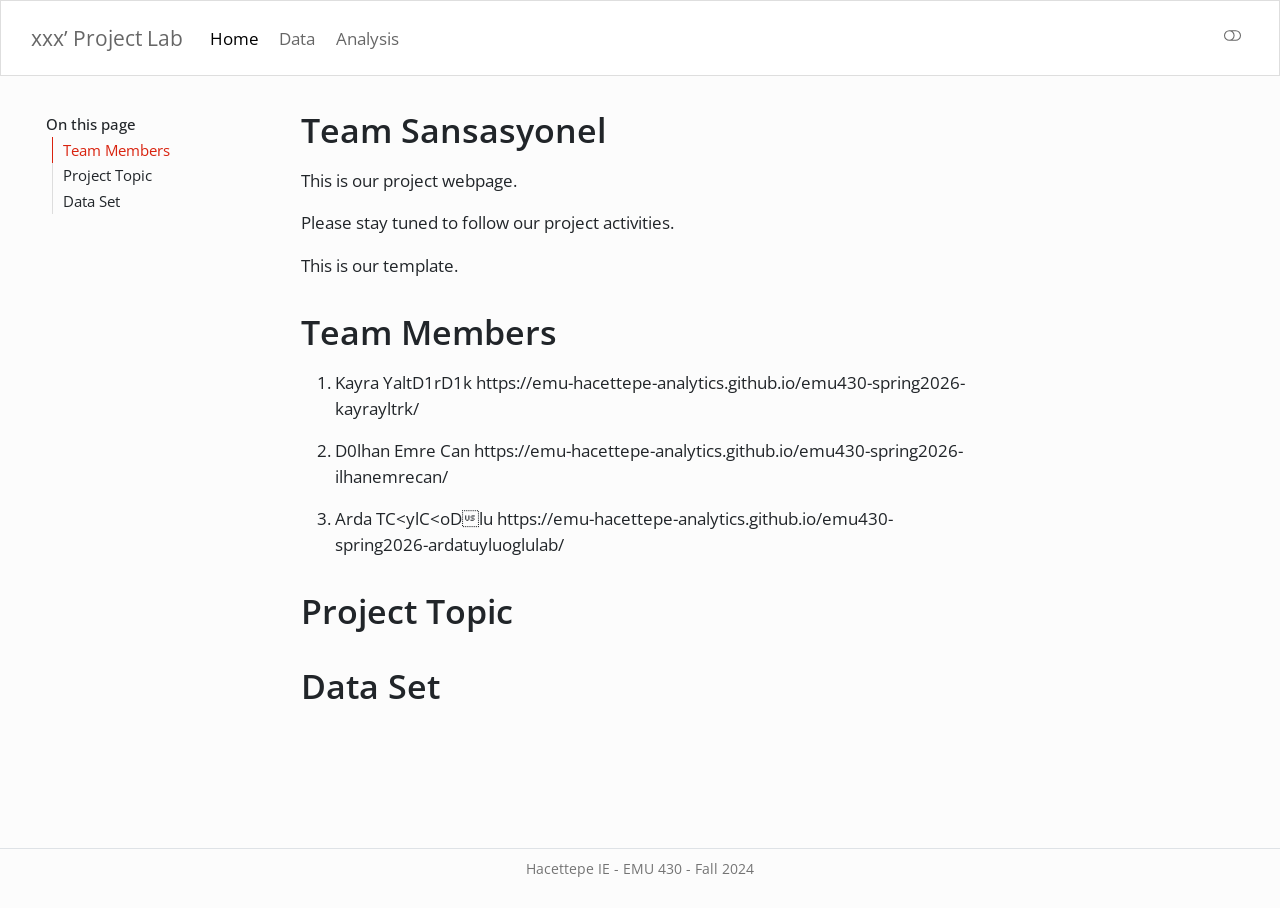
==== docs/index.html @ 0df66fca "bbb bbb" ====
<!DOCTYPE html>
<html xmlns="http://www.w3.org/1999/xhtml" lang="en" xml:lang="en"><head>

<meta charset="utf-8">
<meta name="generator" content="quarto-1.9.36">

<meta name="viewport" content="width=device-width, initial-scale=1.0, user-scalable=yes">


<title>Team Sansasyonel – xxx’ Project Lab</title>
<style>
/* Default styles provided by pandoc.
** See https://pandoc.org/MANUAL.html#variables-for-html for config info.
*/
code{white-space: pre-wrap;}
span.smallcaps{font-variant: small-caps;}
div.columns{display: flex; gap: min(4vw, 1.5em);}
div.column{flex: auto; overflow-x: auto;}
div.hanging-indent{margin-left: 1.5em; text-indent: -1.5em;}
ul.task-list{list-style: none;}
ul.task-list li input[type="checkbox"] {
  width: 0.8em;
  margin: 0 0.8em 0.2em -1em; /* quarto-specific, see https://github.com/quarto-dev/quarto-cli/issues/4556 */ 
  vertical-align: middle;
}
</style>


<script src="site_libs/quarto-nav/quarto-nav.js"></script>
<script src="site_libs/quarto-nav/headroom.min.js"></script>
<script src="site_libs/clipboard/clipboard.min.js"></script>
<script src="site_libs/quarto-search/autocomplete.umd.js"></script>
<script src="site_libs/quarto-search/fuse.min.js"></script>
<script src="site_libs/quarto-search/quarto-search.js"></script>
<meta name="quarto:offset" content="./">
<script src="site_libs/quarto-html/quarto.js" type="module"></script>
<script src="site_libs/quarto-html/tabsets/tabsets.js" type="module"></script>
<script src="site_libs/quarto-html/popper.min.js"></script>
<script src="site_libs/quarto-html/tippy.umd.min.js"></script>
<script src="site_libs/quarto-html/anchor.min.js"></script>
<link href="site_libs/quarto-html/tippy.css" rel="stylesheet">
<link href="site_libs/quarto-html/quarto-syntax-highlighting-845c23b38eaddc0f92fda52bfe77a8c8.css" rel="stylesheet" class="quarto-color-scheme" id="quarto-text-highlighting-styles">
<link href="site_libs/quarto-html/quarto-syntax-highlighting-dark-f418161beb48e0141c760e455f12af2c.css" rel="stylesheet" class="quarto-color-scheme quarto-color-alternate" id="quarto-text-highlighting-styles">
<link href="site_libs/quarto-html/quarto-syntax-highlighting-845c23b38eaddc0f92fda52bfe77a8c8.css" rel="stylesheet" class="quarto-color-scheme-extra" id="quarto-text-highlighting-styles">
<script src="site_libs/bootstrap/bootstrap.min.js"></script>
<link href="site_libs/bootstrap/bootstrap-icons.css" rel="stylesheet">
<link href="site_libs/bootstrap/bootstrap-8a7bb8a3e06cc5e54db5d15903f32f38.min.css" rel="stylesheet" append-hash="true" class="quarto-color-scheme" id="quarto-bootstrap" data-mode="light">
<link href="site_libs/bootstrap/bootstrap-dark-c748b559b5f85ef4b0a589108ee5e837.min.css" rel="stylesheet" append-hash="true" class="quarto-color-scheme quarto-color-alternate" id="quarto-bootstrap" data-mode="dark">
<link href="site_libs/bootstrap/bootstrap-8a7bb8a3e06cc5e54db5d15903f32f38.min.css" rel="stylesheet" append-hash="true" class="quarto-color-scheme-extra" id="quarto-bootstrap" data-mode="light">
<script id="quarto-search-options" type="application/json">{
  "location": "navbar",
  "copy-button": false,
  "collapse-after": 3,
  "panel-placement": "end",
  "type": "overlay",
  "limit": 50,
  "keyboard-shortcut": [
    "f",
    "/",
    "s"
  ],
  "show-item-context": false,
  "language": {
    "search-no-results-text": "No results",
    "search-matching-documents-text": "matching documents",
    "search-copy-link-title": "Copy link to search",
    "search-hide-matches-text": "Hide additional matches",
    "search-more-match-text": "more match in this document",
    "search-more-matches-text": "more matches in this document",
    "search-clear-button-title": "Clear",
    "search-text-placeholder": "",
    "search-detached-cancel-button-title": "Cancel",
    "search-submit-button-title": "Submit",
    "search-label": "Search"
  }
}</script>


<link rel="stylesheet" href="styles.css">
</head>

<body class="floating nav-fixed quarto-light"><script id="quarto-html-before-body" type="application/javascript">
    const toggleBodyColorMode = (bsSheetEl) => {
      const mode = bsSheetEl.getAttribute("data-mode");
      const bodyEl = window.document.querySelector("body");
      if (mode === "dark") {
        bodyEl.classList.add("quarto-dark");
        bodyEl.classList.remove("quarto-light");
      } else {
        bodyEl.classList.add("quarto-light");
        bodyEl.classList.remove("quarto-dark");
      }
    }
    const toggleBodyColorPrimary = () => {
      const bsSheetEl = window.document.querySelector("link#quarto-bootstrap:not([rel=disabled-stylesheet])");
      if (bsSheetEl) {
        toggleBodyColorMode(bsSheetEl);
      }
    }
    const setColorSchemeToggle = (alternate) => {
      const toggles = window.document.querySelectorAll('.quarto-color-scheme-toggle');
      for (let i=0; i < toggles.length; i++) {
        const toggle = toggles[i];
        if (toggle) {
          if (alternate) {
            toggle.classList.add("alternate");
          } else {
            toggle.classList.remove("alternate");
          }
        }
      }
    };
    const toggleColorMode = (alternate) => {
      // Switch the stylesheets
      const primaryStylesheets = window.document.querySelectorAll('link.quarto-color-scheme:not(.quarto-color-alternate)');
      const alternateStylesheets = window.document.querySelectorAll('link.quarto-color-scheme.quarto-color-alternate');
      manageTransitions('#quarto-margin-sidebar .nav-link', false);
      if (alternate) {
        // note: dark is layered on light, we don't disable primary!
        enableStylesheet(alternateStylesheets);
        for (const sheetNode of alternateStylesheets) {
          if (sheetNode.id === "quarto-bootstrap") {
            toggleBodyColorMode(sheetNode);
          }
        }
      } else {
        disableStylesheet(alternateStylesheets);
        enableStylesheet(primaryStylesheets)
        toggleBodyColorPrimary();
      }
      manageTransitions('#quarto-margin-sidebar .nav-link', true);
      // Switch the toggles
      setColorSchemeToggle(alternate)
      // Hack to workaround the fact that safari doesn't
      // properly recolor the scrollbar when toggling (#1455)
      if (navigator.userAgent.indexOf('Safari') > 0 && navigator.userAgent.indexOf('Chrome') == -1) {
        manageTransitions("body", false);
        window.scrollTo(0, 1);
        setTimeout(() => {
          window.scrollTo(0, 0);
          manageTransitions("body", true);
        }, 40);
      }
    }
    const disableStylesheet = (stylesheets) => {
      for (let i=0; i < stylesheets.length; i++) {
        const stylesheet = stylesheets[i];
        stylesheet.rel = 'disabled-stylesheet';
      }
    }
    const enableStylesheet = (stylesheets) => {
      for (let i=0; i < stylesheets.length; i++) {
        const stylesheet = stylesheets[i];
        if(stylesheet.rel !== 'stylesheet') { // for Chrome, which will still FOUC without this check
          stylesheet.rel = 'stylesheet';
        }
      }
    }
    const manageTransitions = (selector, allowTransitions) => {
      const els = window.document.querySelectorAll(selector);
      for (let i=0; i < els.length; i++) {
        const el = els[i];
        if (allowTransitions) {
          el.classList.remove('notransition');
        } else {
          el.classList.add('notransition');
        }
      }
    }
    const isFileUrl = () => {
      return window.location.protocol === 'file:';
    }
    const hasAlternateSentinel = () => {
      let styleSentinel = getColorSchemeSentinel();
      if (styleSentinel !== null) {
        return styleSentinel === "alternate";
      } else {
        return false;
      }
    }
    const setStyleSentinel = (alternate) => {
      const value = alternate ? "alternate" : "default";
      if (!isFileUrl()) {
        window.localStorage.setItem("quarto-color-scheme", value);
      } else {
        localAlternateSentinel = value;
      }
    }
    const getColorSchemeSentinel = () => {
      if (!isFileUrl()) {
        const storageValue = window.localStorage.getItem("quarto-color-scheme");
        return storageValue != null ? storageValue : localAlternateSentinel;
      } else {
        return localAlternateSentinel;
      }
    }
    const toggleGiscusIfUsed = (isAlternate, darkModeDefault) => {
      const baseTheme = document.querySelector('#giscus-base-theme')?.value ?? 'light';
      const alternateTheme = document.querySelector('#giscus-alt-theme')?.value ?? 'dark';
      let newTheme = '';
      if(authorPrefersDark) {
        newTheme = isAlternate ? baseTheme : alternateTheme;
      } else {
        newTheme = isAlternate ? alternateTheme : baseTheme;
      }
      const changeGiscusTheme = () => {
        // From: https://github.com/giscus/giscus/issues/336
        const sendMessage = (message) => {
          const iframe = document.querySelector('iframe.giscus-frame');
          if (!iframe) return;
          iframe.contentWindow.postMessage({ giscus: message }, 'https://giscus.app');
        }
        sendMessage({
          setConfig: {
            theme: newTheme
          }
        });
      }
      const isGiscussLoaded = window.document.querySelector('iframe.giscus-frame') !== null;
      if (isGiscussLoaded) {
        changeGiscusTheme();
      }
    };
    const authorPrefersDark = false;
    const darkModeDefault = authorPrefersDark;
      document.querySelector('link#quarto-text-highlighting-styles.quarto-color-scheme-extra').rel = 'disabled-stylesheet';
      document.querySelector('link#quarto-bootstrap.quarto-color-scheme-extra').rel = 'disabled-stylesheet';
    let localAlternateSentinel = darkModeDefault ? 'alternate' : 'default';
    // Dark / light mode switch
    window.quartoToggleColorScheme = () => {
      // Read the current dark / light value
      let toAlternate = !hasAlternateSentinel();
      toggleColorMode(toAlternate);
      setStyleSentinel(toAlternate);
      toggleGiscusIfUsed(toAlternate, darkModeDefault);
      window.dispatchEvent(new Event('resize'));
    };
    // Switch to dark mode if need be
    if (hasAlternateSentinel()) {
      toggleColorMode(true);
    } else {
      toggleColorMode(false);
    }
  </script>

<div id="quarto-search-results"></div>
  <header id="quarto-header" class="headroom fixed-top">
    <nav class="navbar navbar-expand-lg " data-bs-theme="dark">
      <div class="navbar-container container-fluid">
      <div class="navbar-brand-container mx-auto">
    <a class="navbar-brand" href="./index.html">
    <span class="navbar-title">xxx’ Project Lab</span>
    </a>
  </div>
            <div id="quarto-search" class="" title="Search"></div>
          <button class="navbar-toggler" type="button" data-bs-toggle="collapse" data-bs-target="#navbarCollapse" aria-controls="navbarCollapse" role="menu" aria-expanded="false" aria-label="Toggle navigation" onclick="if (window.quartoToggleHeadroom) { window.quartoToggleHeadroom(); }">
  <span class="navbar-toggler-icon"></span>
</button>
          <div class="collapse navbar-collapse" id="navbarCollapse">
            <ul class="navbar-nav navbar-nav-scroll me-auto">
  <li class="nav-item">
    <a class="nav-link active" href="./index.html" aria-current="page"> 
<span class="menu-text">Home</span></a>
  </li>  
  <li class="nav-item">
    <a class="nav-link" href="./data.html"> 
<span class="menu-text">Data</span></a>
  </li>  
  <li class="nav-item">
    <a class="nav-link" href="./analysis.html"> 
<span class="menu-text">Analysis</span></a>
  </li>  
</ul>
          </div> <!-- /navcollapse -->
            <div class="quarto-navbar-tools">
    <a href="https://twitter.com" title="" class="quarto-navigation-tool px-1" aria-label=""><i class="bi bi-github"></i></a>
  <a href="" class="quarto-color-scheme-toggle quarto-navigation-tool  px-1" onclick="window.quartoToggleColorScheme(); return false;" title="Toggle dark mode"><i class="bi"></i></a>
</div>
      </div> <!-- /container-fluid -->
    </nav>
</header>
<!-- content -->
<div id="quarto-content" class="quarto-container page-columns page-rows-contents page-layout-article page-navbar">
<!-- sidebar -->
  <nav id="quarto-sidebar" class="sidebar collapse collapse-horizontal quarto-sidebar-collapse-item sidebar-navigation floating overflow-auto">
    <nav id="TOC" role="doc-toc" class="toc-active">
    <h2 id="toc-title">On this page</h2>
   
  <ul>
  <li><a href="#team-members" id="toc-team-members" class="nav-link active" data-scroll-target="#team-members">Team Members</a></li>
  <li><a href="#project-topic" id="toc-project-topic" class="nav-link" data-scroll-target="#project-topic">Project Topic</a></li>
  <li><a href="#data-set" id="toc-data-set" class="nav-link" data-scroll-target="#data-set">Data Set</a></li>
  </ul>
</nav>
</nav>
<div id="quarto-sidebar-glass" class="quarto-sidebar-collapse-item" data-bs-toggle="collapse" data-bs-target=".quarto-sidebar-collapse-item"></div>
<!-- margin-sidebar -->
    <div id="quarto-margin-sidebar" class="sidebar margin-sidebar zindex-bottom">
    </div>
<!-- main -->
<main class="content" id="quarto-document-content">


<header id="title-block-header" class="quarto-title-block default">
<div class="quarto-title">
<h1 class="title">Team Sansasyonel</h1>
</div>



<div class="quarto-title-meta">

    
  
    
  </div>
  


</header>


<p>This is our project webpage.</p>
<p>Please stay tuned to follow our project activities.</p>
<p>This is our template.</p>
<section id="team-members" class="level1">
<h1>Team Members</h1>
<ol type="1">
<li><p>Kayra YaltD1rD1k https://emu-hacettepe-analytics.github.io/emu430-spring2026-kayrayltrk/</p></li>
<li><p>D0lhan Emre Can https://emu-hacettepe-analytics.github.io/emu430-spring2026-ilhanemrecan/</p></li>
<li><p>Arda TC&lt;ylC&lt;oDlu https://emu-hacettepe-analytics.github.io/emu430-spring2026-ardatuyluoglulab/</p></li>
</ol>
</section>
<section id="project-topic" class="level1">
<h1>Project Topic</h1>
</section>
<section id="data-set" class="level1">
<h1>Data Set</h1>


</section>

<a onclick="window.scrollTo(0, 0); return false;" role="button" id="quarto-back-to-top"><i class="bi bi-arrow-up"></i> Back to top</a></main> <!-- /main -->
<script id="quarto-html-after-body" type="application/javascript">
  window.document.addEventListener("DOMContentLoaded", function (event) {
    // Ensure there is a toggle, if there isn't float one in the top right
    if (window.document.querySelector('.quarto-color-scheme-toggle') === null) {
      const a = window.document.createElement('a');
      a.classList.add('top-right');
      a.classList.add('quarto-color-scheme-toggle');
      a.href = "";
      a.onclick = function() { try { window.quartoToggleColorScheme(); } catch {} return false; };
      const i = window.document.createElement("i");
      i.classList.add('bi');
      a.appendChild(i);
      window.document.body.appendChild(a);
    }
    setColorSchemeToggle(hasAlternateSentinel())
    const icon = "";
    const anchorJS = new window.AnchorJS();
    anchorJS.options = {
      placement: 'right',
      icon: icon
    };
    anchorJS.add('.anchored');
    const isCodeAnnotation = (el) => {
      for (const clz of el.classList) {
        if (clz.startsWith('code-annotation-')) {                     
          return true;
        }
      }
      return false;
    }
    const onCopySuccess = function(e) {
      // button target
      const button = e.trigger;
      // don't keep focus
      button.blur();
      // flash "checked"
      button.classList.add('code-copy-button-checked');
      var currentTitle = button.getAttribute("title");
      button.setAttribute("title", "Copied!");
      let tooltip;
      if (window.bootstrap) {
        button.setAttribute("data-bs-toggle", "tooltip");
        button.setAttribute("data-bs-placement", "left");
        button.setAttribute("data-bs-title", "Copied!");
        tooltip = new bootstrap.Tooltip(button, 
          { trigger: "manual", 
            customClass: "code-copy-button-tooltip",
            offset: [0, -8]});
        tooltip.show();    
      }
      setTimeout(function() {
        if (tooltip) {
          tooltip.hide();
          button.removeAttribute("data-bs-title");
          button.removeAttribute("data-bs-toggle");
          button.removeAttribute("data-bs-placement");
        }
        button.setAttribute("title", currentTitle);
        button.classList.remove('code-copy-button-checked');
      }, 1000);
      // clear code selection
      e.clearSelection();
    }
    const getTextToCopy = function(trigger) {
      const outerScaffold = trigger.parentElement.cloneNode(true);
      const codeEl = outerScaffold.querySelector('code');
      for (const childEl of codeEl.children) {
        if (isCodeAnnotation(childEl)) {
          childEl.remove();
        }
      }
      return codeEl.innerText;
    }
    const clipboard = new window.ClipboardJS('.code-copy-button:not([data-in-quarto-modal])', {
      text: getTextToCopy
    });
    clipboard.on('success', onCopySuccess);
    if (window.document.getElementById('quarto-embedded-source-code-modal')) {
      const clipboardModal = new window.ClipboardJS('.code-copy-button[data-in-quarto-modal]', {
        text: getTextToCopy,
        container: window.document.getElementById('quarto-embedded-source-code-modal')
      });
      clipboardModal.on('success', onCopySuccess);
    }
      var localhostRegex = new RegExp(/^(?:http|https):\/\/localhost\:?[0-9]*\//);
      var mailtoRegex = new RegExp(/^mailto:/);
        var filterRegex = new RegExp('/' + window.location.host + '/');
      var isInternal = (href) => {
          return filterRegex.test(href) || localhostRegex.test(href) || mailtoRegex.test(href);
      }
      // Inspect non-navigation links and adorn them if external
     var links = window.document.querySelectorAll('a[href]:not(.nav-link):not(.navbar-brand):not(.toc-action):not(.sidebar-link):not(.sidebar-item-toggle):not(.pagination-link):not(.no-external):not([aria-hidden]):not(.dropdown-item):not(.quarto-navigation-tool):not(.about-link)');
      for (var i=0; i<links.length; i++) {
        const link = links[i];
        if (!isInternal(link.href)) {
          // undo the damage that might have been done by quarto-nav.js in the case of
          // links that we want to consider external
          if (link.dataset.originalHref !== undefined) {
            link.href = link.dataset.originalHref;
          }
        }
      }
    function tippyHover(el, contentFn, onTriggerFn, onUntriggerFn) {
      const config = {
        allowHTML: true,
        maxWidth: 500,
        delay: 100,
        arrow: false,
        appendTo: function(el) {
            return el.parentElement;
        },
        interactive: true,
        interactiveBorder: 10,
        theme: 'quarto',
        placement: 'bottom-start',
      };
      if (contentFn) {
        config.content = contentFn;
      }
      if (onTriggerFn) {
        config.onTrigger = onTriggerFn;
      }
      if (onUntriggerFn) {
        config.onUntrigger = onUntriggerFn;
      }
      window.tippy(el, config); 
    }
    const noterefs = window.document.querySelectorAll('a[role="doc-noteref"]');
    for (var i=0; i<noterefs.length; i++) {
      const ref = noterefs[i];
      tippyHover(ref, function() {
        // use id or data attribute instead here
        let href = ref.getAttribute('data-footnote-href') || ref.getAttribute('href');
        try { href = new URL(href).hash; } catch {}
        const id = href.replace(/^#\/?/, "");
        const note = window.document.getElementById(id);
        if (note) {
          return note.innerHTML;
        } else {
          return "";
        }
      });
    }
    const xrefs = window.document.querySelectorAll('a.quarto-xref');
    const processXRef = (id, note) => {
      // Strip column container classes
      const stripColumnClz = (el) => {
        el.classList.remove("page-full", "page-columns");
        if (el.children) {
          for (const child of el.children) {
            stripColumnClz(child);
          }
        }
      }
      stripColumnClz(note)
      if (id === null || id.startsWith('sec-')) {
        // Special case sections, only their first couple elements
        const container = document.createElement("div");
        if (note.children && note.children.length > 2) {
          container.appendChild(note.children[0].cloneNode(true));
          for (let i = 1; i < note.children.length; i++) {
            const child = note.children[i];
            if (child.tagName === "P" && child.innerText === "") {
              continue;
            } else {
              container.appendChild(child.cloneNode(true));
              break;
            }
          }
          if (window.Quarto?.typesetMath) {
            window.Quarto.typesetMath(container);
          }
          return container.innerHTML
        } else {
          if (window.Quarto?.typesetMath) {
            window.Quarto.typesetMath(note);
          }
          return note.innerHTML;
        }
      } else {
        // Remove any anchor links if they are present
        const anchorLink = note.querySelector('a.anchorjs-link');
        if (anchorLink) {
          anchorLink.remove();
        }
        if (window.Quarto?.typesetMath) {
          window.Quarto.typesetMath(note);
        }
        if (note.classList.contains("callout")) {
          return note.outerHTML;
        } else {
          return note.innerHTML;
        }
      }
    }
    for (var i=0; i<xrefs.length; i++) {
      const xref = xrefs[i];
      tippyHover(xref, undefined, function(instance) {
        instance.disable();
        let url = xref.getAttribute('href');
        let hash = undefined; 
        if (url.startsWith('#')) {
          hash = url;
        } else {
          try { hash = new URL(url).hash; } catch {}
        }
        if (hash) {
          const id = hash.replace(/^#\/?/, "");
          const note = window.document.getElementById(id);
          if (note !== null) {
            try {
              const html = processXRef(id, note.cloneNode(true));
              instance.setContent(html);
            } finally {
              instance.enable();
              instance.show();
            }
          } else {
            // See if we can fetch this
            fetch(url.split('#')[0])
            .then(res => res.text())
            .then(html => {
              const parser = new DOMParser();
              const htmlDoc = parser.parseFromString(html, "text/html");
              const note = htmlDoc.getElementById(id);
              if (note !== null) {
                const html = processXRef(id, note);
                instance.setContent(html);
              } 
            }).finally(() => {
              instance.enable();
              instance.show();
            });
          }
        } else {
          // See if we can fetch a full url (with no hash to target)
          // This is a special case and we should probably do some content thinning / targeting
          fetch(url)
          .then(res => res.text())
          .then(html => {
            const parser = new DOMParser();
            const htmlDoc = parser.parseFromString(html, "text/html");
            const note = htmlDoc.querySelector('main.content');
            if (note !== null) {
              // This should only happen for chapter cross references
              // (since there is no id in the URL)
              // remove the first header
              if (note.children.length > 0 && note.children[0].tagName === "HEADER") {
                note.children[0].remove();
              }
              const html = processXRef(null, note);
              instance.setContent(html);
            } 
          }).finally(() => {
            instance.enable();
            instance.show();
          });
        }
      }, function(instance) {
      });
    }
        let selectedAnnoteEl;
        const selectorForAnnotation = ( cell, annotation) => {
          let cellAttr = 'data-code-cell="' + cell + '"';
          let lineAttr = 'data-code-annotation="' +  annotation + '"';
          const selector = 'span[' + cellAttr + '][' + lineAttr + ']';
          return selector;
        }
        const selectCodeLines = (annoteEl) => {
          const doc = window.document;
          const targetCell = annoteEl.getAttribute("data-target-cell");
          const targetAnnotation = annoteEl.getAttribute("data-target-annotation");
          const annoteSpan = window.document.querySelector(selectorForAnnotation(targetCell, targetAnnotation));
          const lines = annoteSpan.getAttribute("data-code-lines").split(",");
          const lineIds = lines.map((line) => {
            return targetCell + "-" + line;
          })
          let top = null;
          let height = null;
          let parent = null;
          if (lineIds.length > 0) {
              //compute the position of the single el (top and bottom and make a div)
              const el = window.document.getElementById(lineIds[0]);
              top = el.offsetTop;
              height = el.offsetHeight;
              parent = el.parentElement.parentElement;
            if (lineIds.length > 1) {
              const lastEl = window.document.getElementById(lineIds[lineIds.length - 1]);
              const bottom = lastEl.offsetTop + lastEl.offsetHeight;
              height = bottom - top;
            }
            if (top !== null && height !== null && parent !== null) {
              // cook up a div (if necessary) and position it 
              let div = window.document.getElementById("code-annotation-line-highlight");
              if (div === null) {
                div = window.document.createElement("div");
                div.setAttribute("id", "code-annotation-line-highlight");
                div.style.position = 'absolute';
                parent.appendChild(div);
              }
              div.style.top = top - 2 + "px";
              div.style.height = height + 4 + "px";
              div.style.left = 0;
              let gutterDiv = window.document.getElementById("code-annotation-line-highlight-gutter");
              if (gutterDiv === null) {
                gutterDiv = window.document.createElement("div");
                gutterDiv.setAttribute("id", "code-annotation-line-highlight-gutter");
                gutterDiv.style.position = 'absolute';
                const codeCell = window.document.getElementById(targetCell);
                const gutter = codeCell.querySelector('.code-annotation-gutter');
                gutter.appendChild(gutterDiv);
              }
              gutterDiv.style.top = top - 2 + "px";
              gutterDiv.style.height = height + 4 + "px";
            }
            selectedAnnoteEl = annoteEl;
          }
        };
        const unselectCodeLines = () => {
          const elementsIds = ["code-annotation-line-highlight", "code-annotation-line-highlight-gutter"];
          elementsIds.forEach((elId) => {
            const div = window.document.getElementById(elId);
            if (div) {
              div.remove();
            }
          });
          selectedAnnoteEl = undefined;
        };
          // Handle positioning of the toggle
      window.addEventListener(
        "resize",
        throttle(() => {
          elRect = undefined;
          if (selectedAnnoteEl) {
            selectCodeLines(selectedAnnoteEl);
          }
        }, 10)
      );
      function throttle(fn, ms) {
      let throttle = false;
      let timer;
        return (...args) => {
          if(!throttle) { // first call gets through
              fn.apply(this, args);
              throttle = true;
          } else { // all the others get throttled
              if(timer) clearTimeout(timer); // cancel #2
              timer = setTimeout(() => {
                fn.apply(this, args);
                timer = throttle = false;
              }, ms);
          }
        };
      }
        // Attach click handler to the DT
        const annoteDls = window.document.querySelectorAll('dt[data-target-cell]');
        for (const annoteDlNode of annoteDls) {
          annoteDlNode.addEventListener('click', (event) => {
            const clickedEl = event.target;
            if (clickedEl !== selectedAnnoteEl) {
              unselectCodeLines();
              const activeEl = window.document.querySelector('dt[data-target-cell].code-annotation-active');
              if (activeEl) {
                activeEl.classList.remove('code-annotation-active');
              }
              selectCodeLines(clickedEl);
              clickedEl.classList.add('code-annotation-active');
            } else {
              // Unselect the line
              unselectCodeLines();
              clickedEl.classList.remove('code-annotation-active');
            }
          });
        }
    const findCites = (el) => {
      const parentEl = el.parentElement;
      if (parentEl) {
        const cites = parentEl.dataset.cites;
        if (cites) {
          return {
            el,
            cites: cites.split(' ')
          };
        } else {
          return findCites(el.parentElement)
        }
      } else {
        return undefined;
      }
    };
    var bibliorefs = window.document.querySelectorAll('a[role="doc-biblioref"]');
    for (var i=0; i<bibliorefs.length; i++) {
      const ref = bibliorefs[i];
      const citeInfo = findCites(ref);
      if (citeInfo) {
        tippyHover(citeInfo.el, function() {
          var popup = window.document.createElement('div');
          citeInfo.cites.forEach(function(cite) {
            var citeDiv = window.document.createElement('div');
            citeDiv.classList.add('hanging-indent');
            citeDiv.classList.add('csl-entry');
            var biblioDiv = window.document.getElementById('ref-' + cite);
            if (biblioDiv) {
              citeDiv.innerHTML = biblioDiv.innerHTML;
            }
            popup.appendChild(citeDiv);
          });
          return popup.innerHTML;
        });
      }
    }
  });
  </script>
</div> <!-- /content -->
<footer class="footer">
  <div class="nav-footer">
    <div class="nav-footer-left">
      &nbsp;
    </div>   
    <div class="nav-footer-center">
<p>Hacettepe IE - EMU 430 - Fall 2024</p>
</div>
    <div class="nav-footer-right">
      &nbsp;
    </div>
  </div>
</footer>




</body></html>
---- docs/site_libs/quarto-html/quarto-syntax-highlighting-845c23b38eaddc0f92fda52bfe77a8c8.css ----
/* quarto syntax highlight colors */
:root {
  --quarto-hl-ot-color: #003B4F;
  --quarto-hl-at-color: #657422;
  --quarto-hl-ss-color: #20794D;
  --quarto-hl-an-color: #5E5E5E;
  --quarto-hl-fu-color: #4758AB;
  --quarto-hl-st-color: #20794D;
  --quarto-hl-cf-color: #003B4F;
  --quarto-hl-op-color: #5E5E5E;
  --quarto-hl-er-color: #AD0000;
  --quarto-hl-bn-color: #AD0000;
  --quarto-hl-al-color: #AD0000;
  --quarto-hl-va-color: #111111;
  --quarto-hl-bu-color: inherit;
  --quarto-hl-ex-color: inherit;
  --quarto-hl-pp-color: #AD0000;
  --quarto-hl-in-color: #5E5E5E;
  --quarto-hl-vs-color: #20794D;
  --quarto-hl-wa-color: #5E5E5E;
  --quarto-hl-do-color: #5E5E5E;
  --quarto-hl-im-color: #00769E;
  --quarto-hl-ch-color: #20794D;
  --quarto-hl-dt-color: #AD0000;
  --quarto-hl-fl-color: #AD0000;
  --quarto-hl-co-color: #5E5E5E;
  --quarto-hl-cv-color: #5E5E5E;
  --quarto-hl-cn-color: #8f5902;
  --quarto-hl-sc-color: #5E5E5E;
  --quarto-hl-dv-color: #AD0000;
  --quarto-hl-kw-color: #003B4F;
}

/* other quarto variables */
:root {
  --quarto-font-monospace: SFMono-Regular, Menlo, Monaco, Consolas, "Liberation Mono", "Courier New", monospace;
}

/* syntax highlight based on Pandoc's rules */
pre > code.sourceCode > span {
  color: #003B4F;
}

code.sourceCode > span {
  color: #003B4F;
}

div.sourceCode,
div.sourceCode pre.sourceCode {
  color: #003B4F;
}

/* Normal */
code span {
  color: #003B4F;
}

/* Alert */
code span.al {
  color: #AD0000;
  font-style: inherit;
}

/* Annotation */
code span.an {
  color: #5E5E5E;
  font-style: inherit;
}

/* Attribute */
code span.at {
  color: #657422;
  font-style: inherit;
}

/* BaseN */
code span.bn {
  color: #AD0000;
  font-style: inherit;
}

/* BuiltIn */
code span.bu {
  font-style: inherit;
}

/* ControlFlow */
code span.cf {
  color: #003B4F;
  font-weight: bold;
  font-style: inherit;
}

/* Char */
code span.ch {
  color: #20794D;
  font-style: inherit;
}

/* Constant */
code span.cn {
  color: #8f5902;
  font-style: inherit;
}

/* Comment */
code span.co {
  color: #5E5E5E;
  font-style: inherit;
}

/* CommentVar */
code span.cv {
  color: #5E5E5E;
  font-style: italic;
}

/* Documentation */
code span.do {
  color: #5E5E5E;
  font-style: italic;
}

/* DataType */
code span.dt {
  color: #AD0000;
  font-style: inherit;
}

/* DecVal */
code span.dv {
  color: #AD0000;
  font-style: inherit;
}

/* Error */
code span.er {
  color: #AD0000;
  font-style: inherit;
}

/* Extension */
code span.ex {
  font-style: inherit;
}

/* Float */
code span.fl {
  color: #AD0000;
  font-style: inherit;
}

/* Function */
code span.fu {
  color: #4758AB;
  font-style: inherit;
}

/* Import */
code span.im {
  color: #00769E;
  font-style: inherit;
}

/* Information */
code span.in {
  color: #5E5E5E;
  font-style: inherit;
}

/* Keyword */
code span.kw {
  color: #003B4F;
  font-weight: bold;
  font-style: inherit;
}

/* Operator */
code span.op {
  color: #5E5E5E;
  font-style: inherit;
}

/* Other */
code span.ot {
  color: #003B4F;
  font-style: inherit;
}

/* Preprocessor */
code span.pp {
  color: #AD0000;
  font-style: inherit;
}

/* SpecialChar */
code span.sc {
  color: #5E5E5E;
  font-style: inherit;
}

/* SpecialString */
code span.ss {
  color: #20794D;
  font-style: inherit;
}

/* String */
code span.st {
  color: #20794D;
  font-style: inherit;
}

/* Variable */
code span.va {
  color: #111111;
  font-style: inherit;
}

/* VerbatimString */
code span.vs {
  color: #20794D;
  font-style: inherit;
}

/* Warning */
code span.wa {
  color: #5E5E5E;
  font-style: italic;
}

.prevent-inlining {
  content: "</";
}

/*# sourceMappingURL=ac89f0bb514bba72461919f78549e31c.css.map */
---- docs/site_libs/quarto-html/quarto-syntax-highlighting-dark-f418161beb48e0141c760e455f12af2c.css ----
/* quarto syntax highlight colors */
:root {
  --quarto-hl-al-color: #f07178;
  --quarto-hl-an-color: #d4d0ab;
  --quarto-hl-at-color: #00e0e0;
  --quarto-hl-bn-color: #d4d0ab;
  --quarto-hl-bu-color: #abe338;
  --quarto-hl-ch-color: #abe338;
  --quarto-hl-co-color: #f8f8f2;
  --quarto-hl-cv-color: #ffd700;
  --quarto-hl-cn-color: #ffd700;
  --quarto-hl-cf-color: #ffa07a;
  --quarto-hl-dt-color: #ffa07a;
  --quarto-hl-dv-color: #d4d0ab;
  --quarto-hl-do-color: #f8f8f2;
  --quarto-hl-er-color: #f07178;
  --quarto-hl-ex-color: #00e0e0;
  --quarto-hl-fl-color: #d4d0ab;
  --quarto-hl-fu-color: #ffa07a;
  --quarto-hl-im-color: #abe338;
  --quarto-hl-in-color: #d4d0ab;
  --quarto-hl-kw-color: #ffa07a;
  --quarto-hl-op-color: #ffa07a;
  --quarto-hl-ot-color: #00e0e0;
  --quarto-hl-pp-color: #dcc6e0;
  --quarto-hl-re-color: #00e0e0;
  --quarto-hl-sc-color: #abe338;
  --quarto-hl-ss-color: #abe338;
  --quarto-hl-st-color: #abe338;
  --quarto-hl-va-color: #00e0e0;
  --quarto-hl-vs-color: #abe338;
  --quarto-hl-wa-color: #dcc6e0;
}

/* other quarto variables */
:root {
  --quarto-font-monospace: SFMono-Regular, Menlo, Monaco, Consolas, "Liberation Mono", "Courier New", monospace;
}

/* syntax highlight based on Pandoc's rules */
pre > code.sourceCode > span {
  color: #f8f8f2;
}

code.sourceCode > span {
  color: #f8f8f2;
}

div.sourceCode,
div.sourceCode pre.sourceCode {
  color: #f8f8f2;
}

/* Normal */
code span {
  color: #f8f8f2;
}

/* Alert */
code span.al {
  color: #f07178;
}

/* Annotation */
code span.an {
  color: #d4d0ab;
}

/* Attribute */
code span.at {
  color: #00e0e0;
}

/* BaseN */
code span.bn {
  color: #d4d0ab;
}

/* BuiltIn */
code span.bu {
  color: #abe338;
}

/* ControlFlow */
code span.cf {
  font-weight: bold;
  color: #ffa07a;
}

/* Char */
code span.ch {
  color: #abe338;
}

/* Constant */
code span.cn {
  color: #ffd700;
}

/* Comment */
code span.co {
  font-style: italic;
  color: #f8f8f2;
}

/* CommentVar */
code span.cv {
  color: #ffd700;
}

/* Documentation */
code span.do {
  color: #f8f8f2;
}

/* DataType */
code span.dt {
  color: #ffa07a;
}

/* DecVal */
code span.dv {
  color: #d4d0ab;
}

/* Error */
code span.er {
  color: #f07178;
  text-decoration: underline;
}

/* Extension */
code span.ex {
  font-weight: bold;
  color: #00e0e0;
}

/* Float */
code span.fl {
  color: #d4d0ab;
}

/* Function */
code span.fu {
  color: #ffa07a;
}

/* Import */
code span.im {
  color: #abe338;
}

/* Information */
code span.in {
  color: #d4d0ab;
}

/* Keyword */
code span.kw {
  font-weight: bold;
  color: #ffa07a;
}

/* Operator */
code span.op {
  color: #ffa07a;
}

/* Other */
code span.ot {
  color: #00e0e0;
}

/* Preprocessor */
code span.pp {
  color: #dcc6e0;
}

/* RegionMarker */
code span.re {
  background-color: #f8f8f2;
  color: #00e0e0;
}

/* SpecialChar */
code span.sc {
  color: #abe338;
}

/* SpecialString */
code span.ss {
  color: #abe338;
}

/* String */
code span.st {
  color: #abe338;
}

/* Variable */
code span.va {
  color: #00e0e0;
}

/* VerbatimString */
code span.vs {
  color: #abe338;
}

/* Warning */
code span.wa {
  color: #dcc6e0;
}

.prevent-inlining {
  content: "</";
}

/*# sourceMappingURL=378c2a0cc31455d06730fbe37c8f3789.css.map */
---- docs/site_libs/quarto-html/quarto-syntax-highlighting-845c23b38eaddc0f92fda52bfe77a8c8.css ----
/* quarto syntax highlight colors */
:root {
  --quarto-hl-ot-color: #003B4F;
  --quarto-hl-at-color: #657422;
  --quarto-hl-ss-color: #20794D;
  --quarto-hl-an-color: #5E5E5E;
  --quarto-hl-fu-color: #4758AB;
  --quarto-hl-st-color: #20794D;
  --quarto-hl-cf-color: #003B4F;
  --quarto-hl-op-color: #5E5E5E;
  --quarto-hl-er-color: #AD0000;
  --quarto-hl-bn-color: #AD0000;
  --quarto-hl-al-color: #AD0000;
  --quarto-hl-va-color: #111111;
  --quarto-hl-bu-color: inherit;
  --quarto-hl-ex-color: inherit;
  --quarto-hl-pp-color: #AD0000;
  --quarto-hl-in-color: #5E5E5E;
  --quarto-hl-vs-color: #20794D;
  --quarto-hl-wa-color: #5E5E5E;
  --quarto-hl-do-color: #5E5E5E;
  --quarto-hl-im-color: #00769E;
  --quarto-hl-ch-color: #20794D;
  --quarto-hl-dt-color: #AD0000;
  --quarto-hl-fl-color: #AD0000;
  --quarto-hl-co-color: #5E5E5E;
  --quarto-hl-cv-color: #5E5E5E;
  --quarto-hl-cn-color: #8f5902;
  --quarto-hl-sc-color: #5E5E5E;
  --quarto-hl-dv-color: #AD0000;
  --quarto-hl-kw-color: #003B4F;
}

/* other quarto variables */
:root {
  --quarto-font-monospace: SFMono-Regular, Menlo, Monaco, Consolas, "Liberation Mono", "Courier New", monospace;
}

/* syntax highlight based on Pandoc's rules */
pre > code.sourceCode > span {
  color: #003B4F;
}

code.sourceCode > span {
  color: #003B4F;
}

div.sourceCode,
div.sourceCode pre.sourceCode {
  color: #003B4F;
}

/* Normal */
code span {
  color: #003B4F;
}

/* Alert */
code span.al {
  color: #AD0000;
  font-style: inherit;
}

/* Annotation */
code span.an {
  color: #5E5E5E;
  font-style: inherit;
}

/* Attribute */
code span.at {
  color: #657422;
  font-style: inherit;
}

/* BaseN */
code span.bn {
  color: #AD0000;
  font-style: inherit;
}

/* BuiltIn */
code span.bu {
  font-style: inherit;
}

/* ControlFlow */
code span.cf {
  color: #003B4F;
  font-weight: bold;
  font-style: inherit;
}

/* Char */
code span.ch {
  color: #20794D;
  font-style: inherit;
}

/* Constant */
code span.cn {
  color: #8f5902;
  font-style: inherit;
}

/* Comment */
code span.co {
  color: #5E5E5E;
  font-style: inherit;
}

/* CommentVar */
code span.cv {
  color: #5E5E5E;
  font-style: italic;
}

/* Documentation */
code span.do {
  color: #5E5E5E;
  font-style: italic;
}

/* DataType */
code span.dt {
  color: #AD0000;
  font-style: inherit;
}

/* DecVal */
code span.dv {
  color: #AD0000;
  font-style: inherit;
}

/* Error */
code span.er {
  color: #AD0000;
  font-style: inherit;
}

/* Extension */
code span.ex {
  font-style: inherit;
}

/* Float */
code span.fl {
  color: #AD0000;
  font-style: inherit;
}

/* Function */
code span.fu {
  color: #4758AB;
  font-style: inherit;
}

/* Import */
code span.im {
  color: #00769E;
  font-style: inherit;
}

/* Information */
code span.in {
  color: #5E5E5E;
  font-style: inherit;
}

/* Keyword */
code span.kw {
  color: #003B4F;
  font-weight: bold;
  font-style: inherit;
}

/* Operator */
code span.op {
  color: #5E5E5E;
  font-style: inherit;
}

/* Other */
code span.ot {
  color: #003B4F;
  font-style: inherit;
}

/* Preprocessor */
code span.pp {
  color: #AD0000;
  font-style: inherit;
}

/* SpecialChar */
code span.sc {
  color: #5E5E5E;
  font-style: inherit;
}

/* SpecialString */
code span.ss {
  color: #20794D;
  font-style: inherit;
}

/* String */
code span.st {
  color: #20794D;
  font-style: inherit;
}

/* Variable */
code span.va {
  color: #111111;
  font-style: inherit;
}

/* VerbatimString */
code span.vs {
  color: #20794D;
  font-style: inherit;
}

/* Warning */
code span.wa {
  color: #5E5E5E;
  font-style: italic;
}

.prevent-inlining {
  content: "</";
}

/*# sourceMappingURL=ac89f0bb514bba72461919f78549e31c.css.map */
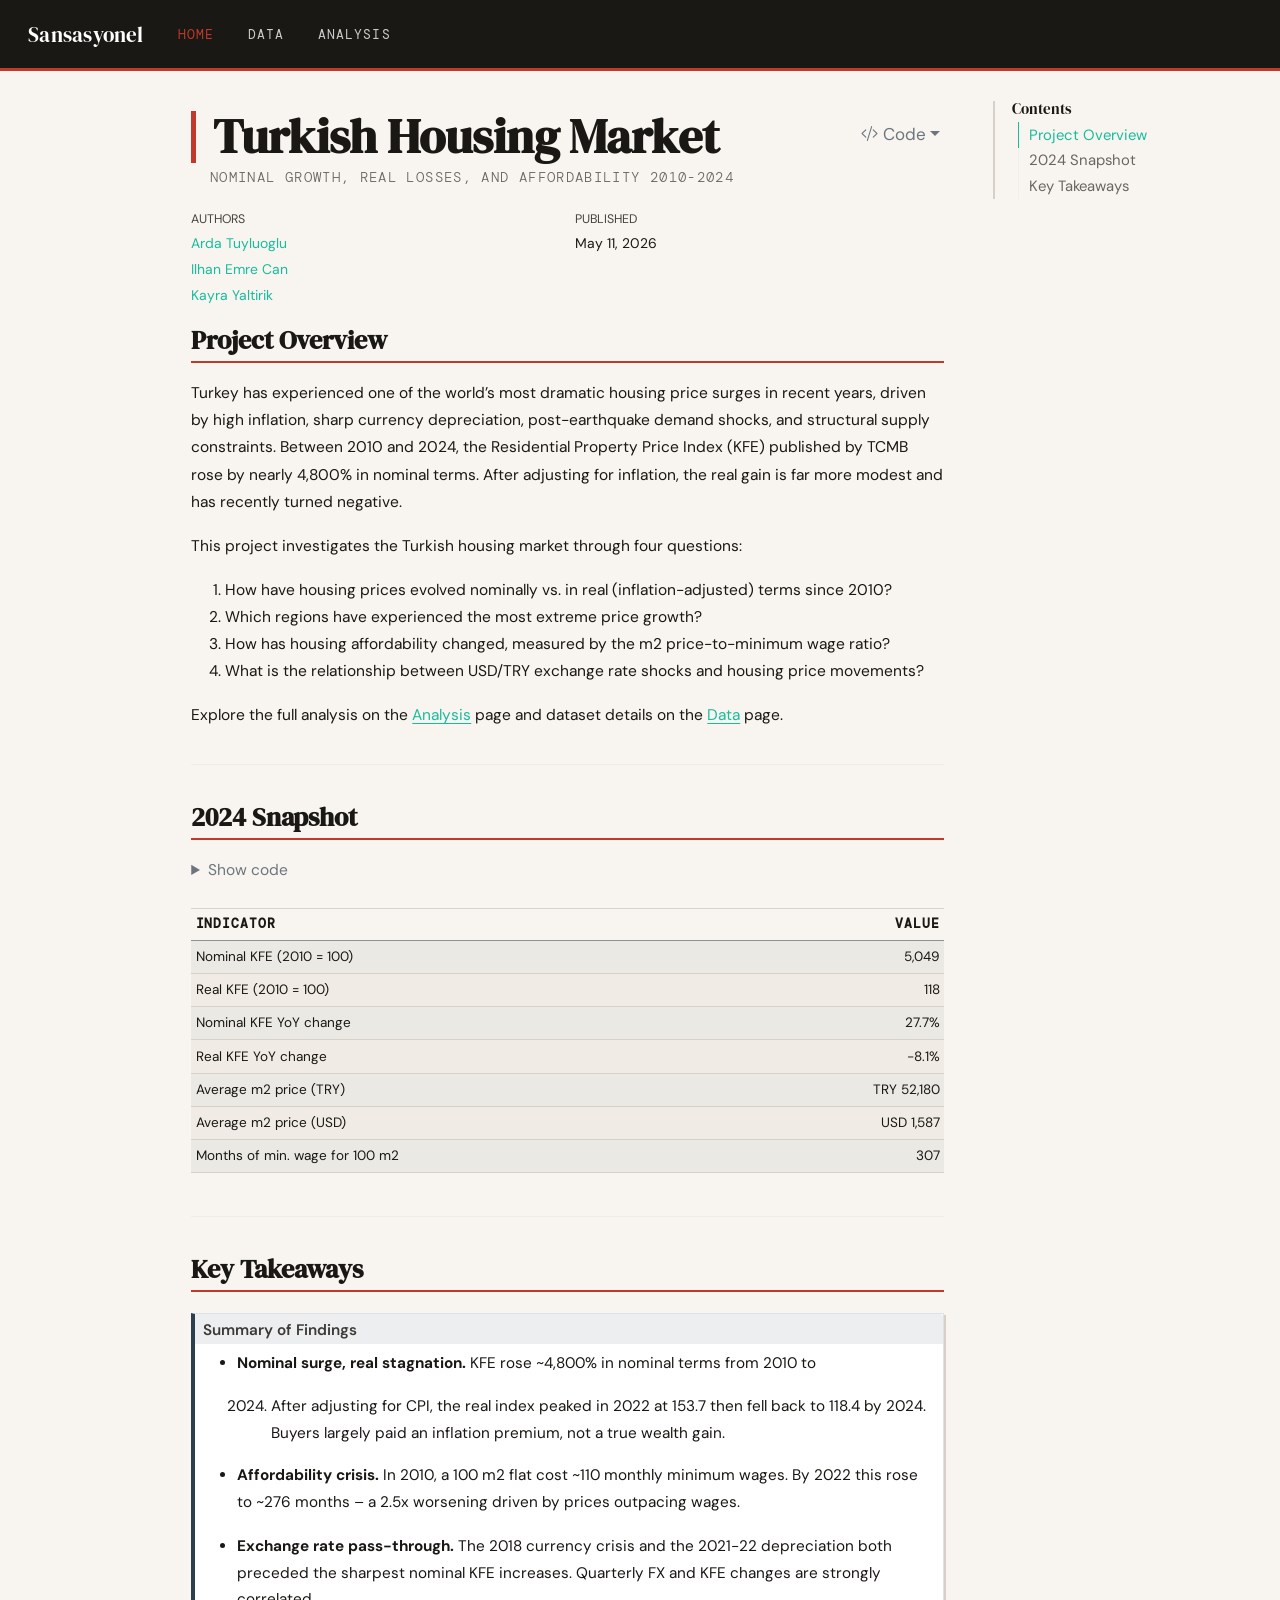
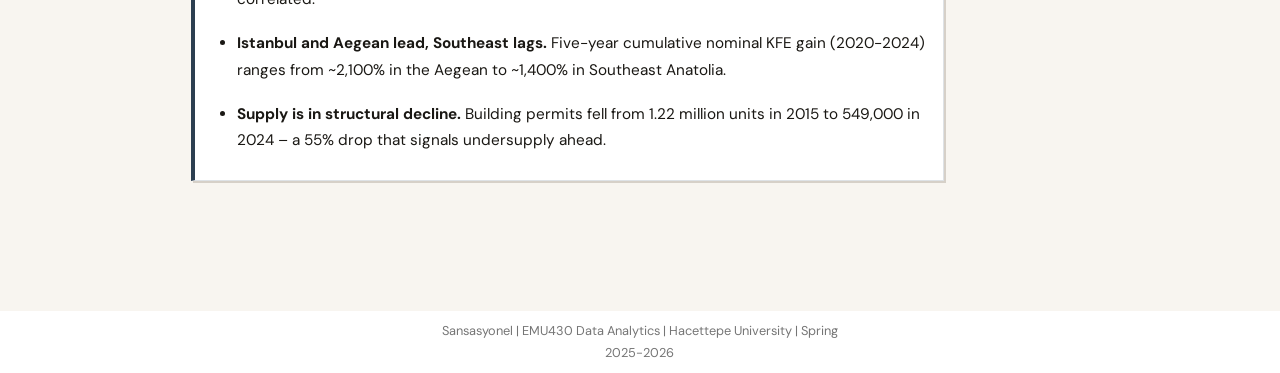
==== commit cf9bc4fb: "hocam bitti hocam bitti" ====
--- a/docs/index.html
+++ b/docs/index.html
@@ -2,12 +2,16 @@
 <html xmlns="http://www.w3.org/1999/xhtml" lang="en" xml:lang="en"><head>
 
 <meta charset="utf-8">
-<meta name="generator" content="quarto-1.9.36">
+<meta name="generator" content="quarto-1.9.27">
 
 <meta name="viewport" content="width=device-width, initial-scale=1.0, user-scalable=yes">
 
-
-<title>Team Sansasyonel – xxx’ Project Lab</title>
+<meta name="author" content="Arda Tuyluoglu">
+<meta name="author" content="Ilhan Emre Can">
+<meta name="author" content="Kayra Yaltirik">
+<meta name="dcterms.date" content="2026-05-11">
+
+<title>Turkish Housing Market – Sansasyonel</title>
 <style>
 /* Default styles provided by pandoc.
 ** See https://pandoc.org/MANUAL.html#variables-for-html for config info.
@@ -23,6 +27,41 @@
   margin: 0 0.8em 0.2em -1em; /* quarto-specific, see https://github.com/quarto-dev/quarto-cli/issues/4556 */ 
   vertical-align: middle;
 }
+/* CSS for syntax highlighting */
+html { -webkit-text-size-adjust: 100%; }
+pre > code.sourceCode { white-space: pre; position: relative; }
+pre > code.sourceCode > span { display: inline-block; line-height: 1.25; }
+pre > code.sourceCode > span:empty { height: 1.2em; }
+.sourceCode { overflow: visible; }
+code.sourceCode > span { color: inherit; text-decoration: inherit; }
+div.sourceCode { margin: 1em 0; }
+pre.sourceCode { margin: 0; }
+@media screen {
+div.sourceCode { overflow: auto; }
+}
+@media print {
+pre > code.sourceCode { white-space: pre-wrap; }
+pre > code.sourceCode > span { text-indent: -5em; padding-left: 5em; }
+}
+pre.numberSource code
+  { counter-reset: source-line 0; }
+pre.numberSource code > span
+  { position: relative; left: -4em; counter-increment: source-line; }
+pre.numberSource code > span > a:first-child::before
+  { content: counter(source-line);
+    position: relative; left: -1em; text-align: right; vertical-align: baseline;
+    border: none; display: inline-block;
+    -webkit-touch-callout: none; -webkit-user-select: none;
+    -khtml-user-select: none; -moz-user-select: none;
+    -ms-user-select: none; user-select: none;
+    padding: 0 4px; width: 4em;
+  }
+pre.numberSource { margin-left: 3em;  padding-left: 4px; }
+div.sourceCode
+  {   }
+@media screen {
+pre > code.sourceCode > span > a:first-child::before { text-decoration: underline; }
+}
 </style>
 
 
@@ -39,14 +78,10 @@
 <script src="site_libs/quarto-html/tippy.umd.min.js"></script>
 <script src="site_libs/quarto-html/anchor.min.js"></script>
 <link href="site_libs/quarto-html/tippy.css" rel="stylesheet">
-<link href="site_libs/quarto-html/quarto-syntax-highlighting-845c23b38eaddc0f92fda52bfe77a8c8.css" rel="stylesheet" class="quarto-color-scheme" id="quarto-text-highlighting-styles">
-<link href="site_libs/quarto-html/quarto-syntax-highlighting-dark-f418161beb48e0141c760e455f12af2c.css" rel="stylesheet" class="quarto-color-scheme quarto-color-alternate" id="quarto-text-highlighting-styles">
-<link href="site_libs/quarto-html/quarto-syntax-highlighting-845c23b38eaddc0f92fda52bfe77a8c8.css" rel="stylesheet" class="quarto-color-scheme-extra" id="quarto-text-highlighting-styles">
+<link href="site_libs/quarto-html/quarto-syntax-highlighting-adfb2833bc15652ec5881dc6381ea988.css" rel="stylesheet" id="quarto-text-highlighting-styles">
 <script src="site_libs/bootstrap/bootstrap.min.js"></script>
 <link href="site_libs/bootstrap/bootstrap-icons.css" rel="stylesheet">
-<link href="site_libs/bootstrap/bootstrap-8a7bb8a3e06cc5e54db5d15903f32f38.min.css" rel="stylesheet" append-hash="true" class="quarto-color-scheme" id="quarto-bootstrap" data-mode="light">
-<link href="site_libs/bootstrap/bootstrap-dark-c748b559b5f85ef4b0a589108ee5e837.min.css" rel="stylesheet" append-hash="true" class="quarto-color-scheme quarto-color-alternate" id="quarto-bootstrap" data-mode="dark">
-<link href="site_libs/bootstrap/bootstrap-8a7bb8a3e06cc5e54db5d15903f32f38.min.css" rel="stylesheet" append-hash="true" class="quarto-color-scheme-extra" id="quarto-bootstrap" data-mode="light">
+<link href="site_libs/bootstrap/bootstrap-c09f61f9f314566b4d1f64f067dc2951.min.css" rel="stylesheet" append-hash="true" id="quarto-bootstrap" data-mode="light">
 <script id="quarto-search-options" type="application/json">{
   "location": "navbar",
   "copy-button": false,
@@ -74,174 +109,16 @@
     "search-label": "Search"
   }
 }</script>
-
-
-<link rel="stylesheet" href="styles.css">
+<style>html{ scroll-behavior: smooth; }</style>
+<link href="site_libs/pagedtable-1.1/css/pagedtable.css" rel="stylesheet">
+
+<script src="site_libs/pagedtable-1.1/js/pagedtable.js"></script>
+
+
+
 </head>
 
-<body class="floating nav-fixed quarto-light"><script id="quarto-html-before-body" type="application/javascript">
-    const toggleBodyColorMode = (bsSheetEl) => {
-      const mode = bsSheetEl.getAttribute("data-mode");
-      const bodyEl = window.document.querySelector("body");
-      if (mode === "dark") {
-        bodyEl.classList.add("quarto-dark");
-        bodyEl.classList.remove("quarto-light");
-      } else {
-        bodyEl.classList.add("quarto-light");
-        bodyEl.classList.remove("quarto-dark");
-      }
-    }
-    const toggleBodyColorPrimary = () => {
-      const bsSheetEl = window.document.querySelector("link#quarto-bootstrap:not([rel=disabled-stylesheet])");
-      if (bsSheetEl) {
-        toggleBodyColorMode(bsSheetEl);
-      }
-    }
-    const setColorSchemeToggle = (alternate) => {
-      const toggles = window.document.querySelectorAll('.quarto-color-scheme-toggle');
-      for (let i=0; i < toggles.length; i++) {
-        const toggle = toggles[i];
-        if (toggle) {
-          if (alternate) {
-            toggle.classList.add("alternate");
-          } else {
-            toggle.classList.remove("alternate");
-          }
-        }
-      }
-    };
-    const toggleColorMode = (alternate) => {
-      // Switch the stylesheets
-      const primaryStylesheets = window.document.querySelectorAll('link.quarto-color-scheme:not(.quarto-color-alternate)');
-      const alternateStylesheets = window.document.querySelectorAll('link.quarto-color-scheme.quarto-color-alternate');
-      manageTransitions('#quarto-margin-sidebar .nav-link', false);
-      if (alternate) {
-        // note: dark is layered on light, we don't disable primary!
-        enableStylesheet(alternateStylesheets);
-        for (const sheetNode of alternateStylesheets) {
-          if (sheetNode.id === "quarto-bootstrap") {
-            toggleBodyColorMode(sheetNode);
-          }
-        }
-      } else {
-        disableStylesheet(alternateStylesheets);
-        enableStylesheet(primaryStylesheets)
-        toggleBodyColorPrimary();
-      }
-      manageTransitions('#quarto-margin-sidebar .nav-link', true);
-      // Switch the toggles
-      setColorSchemeToggle(alternate)
-      // Hack to workaround the fact that safari doesn't
-      // properly recolor the scrollbar when toggling (#1455)
-      if (navigator.userAgent.indexOf('Safari') > 0 && navigator.userAgent.indexOf('Chrome') == -1) {
-        manageTransitions("body", false);
-        window.scrollTo(0, 1);
-        setTimeout(() => {
-          window.scrollTo(0, 0);
-          manageTransitions("body", true);
-        }, 40);
-      }
-    }
-    const disableStylesheet = (stylesheets) => {
-      for (let i=0; i < stylesheets.length; i++) {
-        const stylesheet = stylesheets[i];
-        stylesheet.rel = 'disabled-stylesheet';
-      }
-    }
-    const enableStylesheet = (stylesheets) => {
-      for (let i=0; i < stylesheets.length; i++) {
-        const stylesheet = stylesheets[i];
-        if(stylesheet.rel !== 'stylesheet') { // for Chrome, which will still FOUC without this check
-          stylesheet.rel = 'stylesheet';
-        }
-      }
-    }
-    const manageTransitions = (selector, allowTransitions) => {
-      const els = window.document.querySelectorAll(selector);
-      for (let i=0; i < els.length; i++) {
-        const el = els[i];
-        if (allowTransitions) {
-          el.classList.remove('notransition');
-        } else {
-          el.classList.add('notransition');
-        }
-      }
-    }
-    const isFileUrl = () => {
-      return window.location.protocol === 'file:';
-    }
-    const hasAlternateSentinel = () => {
-      let styleSentinel = getColorSchemeSentinel();
-      if (styleSentinel !== null) {
-        return styleSentinel === "alternate";
-      } else {
-        return false;
-      }
-    }
-    const setStyleSentinel = (alternate) => {
-      const value = alternate ? "alternate" : "default";
-      if (!isFileUrl()) {
-        window.localStorage.setItem("quarto-color-scheme", value);
-      } else {
-        localAlternateSentinel = value;
-      }
-    }
-    const getColorSchemeSentinel = () => {
-      if (!isFileUrl()) {
-        const storageValue = window.localStorage.getItem("quarto-color-scheme");
-        return storageValue != null ? storageValue : localAlternateSentinel;
-      } else {
-        return localAlternateSentinel;
-      }
-    }
-    const toggleGiscusIfUsed = (isAlternate, darkModeDefault) => {
-      const baseTheme = document.querySelector('#giscus-base-theme')?.value ?? 'light';
-      const alternateTheme = document.querySelector('#giscus-alt-theme')?.value ?? 'dark';
-      let newTheme = '';
-      if(authorPrefersDark) {
-        newTheme = isAlternate ? baseTheme : alternateTheme;
-      } else {
-        newTheme = isAlternate ? alternateTheme : baseTheme;
-      }
-      const changeGiscusTheme = () => {
-        // From: https://github.com/giscus/giscus/issues/336
-        const sendMessage = (message) => {
-          const iframe = document.querySelector('iframe.giscus-frame');
-          if (!iframe) return;
-          iframe.contentWindow.postMessage({ giscus: message }, 'https://giscus.app');
-        }
-        sendMessage({
-          setConfig: {
-            theme: newTheme
-          }
-        });
-      }
-      const isGiscussLoaded = window.document.querySelector('iframe.giscus-frame') !== null;
-      if (isGiscussLoaded) {
-        changeGiscusTheme();
-      }
-    };
-    const authorPrefersDark = false;
-    const darkModeDefault = authorPrefersDark;
-      document.querySelector('link#quarto-text-highlighting-styles.quarto-color-scheme-extra').rel = 'disabled-stylesheet';
-      document.querySelector('link#quarto-bootstrap.quarto-color-scheme-extra').rel = 'disabled-stylesheet';
-    let localAlternateSentinel = darkModeDefault ? 'alternate' : 'default';
-    // Dark / light mode switch
-    window.quartoToggleColorScheme = () => {
-      // Read the current dark / light value
-      let toAlternate = !hasAlternateSentinel();
-      toggleColorMode(toAlternate);
-      setStyleSentinel(toAlternate);
-      toggleGiscusIfUsed(toAlternate, darkModeDefault);
-      window.dispatchEvent(new Event('resize'));
-    };
-    // Switch to dark mode if need be
-    if (hasAlternateSentinel()) {
-      toggleColorMode(true);
-    } else {
-      toggleColorMode(false);
-    }
-  </script>
+<body class="nav-fixed quarto-light">
 
 <div id="quarto-search-results"></div>
   <header id="quarto-header" class="headroom fixed-top">
@@ -249,7 +126,7 @@
       <div class="navbar-container container-fluid">
       <div class="navbar-brand-container mx-auto">
     <a class="navbar-brand" href="./index.html">
-    <span class="navbar-title">xxx’ Project Lab</span>
+    <span class="navbar-title">Sansasyonel</span>
     </a>
   </div>
             <div id="quarto-search" class="" title="Search"></div>
@@ -273,8 +150,6 @@
 </ul>
           </div> <!-- /navcollapse -->
             <div class="quarto-navbar-tools">
-    <a href="https://twitter.com" title="" class="quarto-navigation-tool px-1" aria-label=""><i class="bi bi-github"></i></a>
-  <a href="" class="quarto-color-scheme-toggle quarto-navigation-tool  px-1" onclick="window.quartoToggleColorScheme(); return false;" title="Toggle dark mode"><i class="bi"></i></a>
 </div>
       </div> <!-- /container-fluid -->
     </nav>
@@ -282,35 +157,46 @@
 <!-- content -->
 <div id="quarto-content" class="quarto-container page-columns page-rows-contents page-layout-article page-navbar">
 <!-- sidebar -->
-  <nav id="quarto-sidebar" class="sidebar collapse collapse-horizontal quarto-sidebar-collapse-item sidebar-navigation floating overflow-auto">
-    <nav id="TOC" role="doc-toc" class="toc-active">
-    <h2 id="toc-title">On this page</h2>
+<!-- margin-sidebar -->
+    <div id="quarto-margin-sidebar" class="sidebar margin-sidebar">
+        <nav id="TOC" role="doc-toc" class="toc-active">
+    <h2 id="toc-title">Contents</h2>
    
   <ul>
-  <li><a href="#team-members" id="toc-team-members" class="nav-link active" data-scroll-target="#team-members">Team Members</a></li>
-  <li><a href="#project-topic" id="toc-project-topic" class="nav-link" data-scroll-target="#project-topic">Project Topic</a></li>
-  <li><a href="#data-set" id="toc-data-set" class="nav-link" data-scroll-target="#data-set">Data Set</a></li>
+  <li><a href="#project-overview" id="toc-project-overview" class="nav-link active" data-scroll-target="#project-overview">Project Overview</a></li>
+  <li><a href="#snapshot" id="toc-snapshot" class="nav-link" data-scroll-target="#snapshot">2024 Snapshot</a></li>
+  <li><a href="#key-takeaways" id="toc-key-takeaways" class="nav-link" data-scroll-target="#key-takeaways">Key Takeaways</a></li>
   </ul>
 </nav>
-</nav>
-<div id="quarto-sidebar-glass" class="quarto-sidebar-collapse-item" data-bs-toggle="collapse" data-bs-target=".quarto-sidebar-collapse-item"></div>
-<!-- margin-sidebar -->
-    <div id="quarto-margin-sidebar" class="sidebar margin-sidebar zindex-bottom">
     </div>
 <!-- main -->
 <main class="content" id="quarto-document-content">
 
-
 <header id="title-block-header" class="quarto-title-block default">
 <div class="quarto-title">
-<h1 class="title">Team Sansasyonel</h1>
+<div class="quarto-title-block"><div><h1 class="title">Turkish Housing Market</h1><button type="button" class="btn code-tools-button dropdown-toggle" id="quarto-code-tools-menu" data-bs-toggle="dropdown" aria-expanded="false"><i class="bi"></i> Code</button><ul class="dropdown-menu dropdown-menu-end" aria-labelelledby="quarto-code-tools-menu"><li><a id="quarto-show-all-code" class="dropdown-item" href="javascript:void(0)" role="button">Show All Code</a></li><li><a id="quarto-hide-all-code" class="dropdown-item" href="javascript:void(0)" role="button">Hide All Code</a></li><li><hr class="dropdown-divider"></li><li><a id="quarto-view-source" class="dropdown-item" href="javascript:void(0)" role="button">View Source</a></li></ul></div></div>
+<p class="subtitle lead">Nominal Growth, Real Losses, and Affordability 2010-2024</p>
 </div>
 
 
 
 <div class="quarto-title-meta">
 
+    <div>
+    <div class="quarto-title-meta-heading">Authors</div>
+    <div class="quarto-title-meta-contents">
+             <p><a href="https://emu-hacettepe-analytics.github.io/emu430-spring2026-ardatuyluoglulab/">Arda Tuyluoglu</a> </p>
+             <p><a href="https://emu-hacettepe-analytics.github.io/emu430-spring2026-ilhanemrecan/">Ilhan Emre Can</a> </p>
+             <p><a href="https://emu-hacettepe-analytics.github.io/emu430-spring2026-kayrayltrk/">Kayra Yaltirik</a> </p>
+          </div>
+  </div>
     
+    <div>
+    <div class="quarto-title-meta-heading">Published</div>
+    <div class="quarto-title-meta-contents">
+      <p class="date">May 11, 2026</p>
+    </div>
+  </div>
   
     
   </div>
@@ -320,42 +206,126 @@
 </header>
 
 
-<p>This is our project webpage.</p>
-<p>Please stay tuned to follow our project activities.</p>
-<p>This is our template.</p>
-<section id="team-members" class="level1">
-<h1>Team Members</h1>
+<section id="project-overview" class="level2">
+<h2 class="anchored" data-anchor-id="project-overview">Project Overview</h2>
+<p>Turkey has experienced one of the world’s most dramatic housing price surges in recent years, driven by high inflation, sharp currency depreciation, post-earthquake demand shocks, and structural supply constraints. Between 2010 and 2024, the Residential Property Price Index (KFE) published by TCMB rose by nearly 4,800% in nominal terms. After adjusting for inflation, the real gain is far more modest and has recently turned negative.</p>
+<p>This project investigates the Turkish housing market through four questions:</p>
 <ol type="1">
-<li><p>Kayra YaltD1rD1k https://emu-hacettepe-analytics.github.io/emu430-spring2026-kayrayltrk/</p></li>
-<li><p>D0lhan Emre Can https://emu-hacettepe-analytics.github.io/emu430-spring2026-ilhanemrecan/</p></li>
-<li><p>Arda TC&lt;ylC&lt;oDlu https://emu-hacettepe-analytics.github.io/emu430-spring2026-ardatuyluoglulab/</p></li>
+<li>How have housing prices evolved nominally vs.&nbsp;in real (inflation-adjusted) terms since 2010?</li>
+<li>Which regions have experienced the most extreme price growth?</li>
+<li>How has housing affordability changed, measured by the m2 price-to-minimum wage ratio?</li>
+<li>What is the relationship between USD/TRY exchange rate shocks and housing price movements?</li>
 </ol>
+<p>Explore the full analysis on the <a href="./analysis.html">Analysis</a> page and dataset details on the <a href="./data.html">Data</a> page.</p>
+<hr>
 </section>
-<section id="project-topic" class="level1">
-<h1>Project Topic</h1>
+<section id="snapshot" class="level2">
+<h2 class="anchored" data-anchor-id="snapshot">2024 Snapshot</h2>
+<div class="cell">
+<details class="code-fold">
+<summary>Show code</summary>
+<div class="code-copy-outer-scaffold"><div class="sourceCode cell-code" id="cb1"><pre class="sourceCode r code-with-copy"><code class="sourceCode r"><span id="cb1-1"><a href="#cb1-1" aria-hidden="true" tabindex="-1"></a>latest  <span class="ot">&lt;-</span> annual_macro <span class="sc">|&gt;</span> <span class="fu">filter</span>(year <span class="sc">==</span> <span class="dv">2024</span>)</span>
+<span id="cb1-2"><a href="#cb1-2" aria-hidden="true" tabindex="-1"></a>prev    <span class="ot">&lt;-</span> annual_macro <span class="sc">|&gt;</span> <span class="fu">filter</span>(year <span class="sc">==</span> <span class="dv">2023</span>)</span>
+<span id="cb1-3"><a href="#cb1-3" aria-hidden="true" tabindex="-1"></a>aff_now <span class="ot">&lt;-</span> affordability <span class="sc">|&gt;</span> <span class="fu">filter</span>(year <span class="sc">==</span> <span class="dv">2024</span>)</span>
+<span id="cb1-4"><a href="#cb1-4" aria-hidden="true" tabindex="-1"></a></span>
+<span id="cb1-5"><a href="#cb1-5" aria-hidden="true" tabindex="-1"></a>tibble<span class="sc">::</span><span class="fu">tibble</span>(</span>
+<span id="cb1-6"><a href="#cb1-6" aria-hidden="true" tabindex="-1"></a>  <span class="at">Indicator =</span> <span class="fu">c</span>(</span>
+<span id="cb1-7"><a href="#cb1-7" aria-hidden="true" tabindex="-1"></a>    <span class="st">"Nominal KFE (2010 = 100)"</span>,</span>
+<span id="cb1-8"><a href="#cb1-8" aria-hidden="true" tabindex="-1"></a>    <span class="st">"Real KFE (2010 = 100)"</span>,</span>
+<span id="cb1-9"><a href="#cb1-9" aria-hidden="true" tabindex="-1"></a>    <span class="st">"Nominal KFE YoY change"</span>,</span>
+<span id="cb1-10"><a href="#cb1-10" aria-hidden="true" tabindex="-1"></a>    <span class="st">"Real KFE YoY change"</span>,</span>
+<span id="cb1-11"><a href="#cb1-11" aria-hidden="true" tabindex="-1"></a>    <span class="st">"Average m2 price (TRY)"</span>,</span>
+<span id="cb1-12"><a href="#cb1-12" aria-hidden="true" tabindex="-1"></a>    <span class="st">"Average m2 price (USD)"</span>,</span>
+<span id="cb1-13"><a href="#cb1-13" aria-hidden="true" tabindex="-1"></a>    <span class="st">"Months of min. wage for 100 m2"</span></span>
+<span id="cb1-14"><a href="#cb1-14" aria-hidden="true" tabindex="-1"></a>  ),</span>
+<span id="cb1-15"><a href="#cb1-15" aria-hidden="true" tabindex="-1"></a>  <span class="at">Value =</span> <span class="fu">c</span>(</span>
+<span id="cb1-16"><a href="#cb1-16" aria-hidden="true" tabindex="-1"></a>    <span class="fu">comma</span>(<span class="fu">round</span>(latest<span class="sc">$</span>kfe_nominal_2010base, <span class="dv">1</span>)),</span>
+<span id="cb1-17"><a href="#cb1-17" aria-hidden="true" tabindex="-1"></a>    <span class="fu">comma</span>(<span class="fu">round</span>(latest<span class="sc">$</span>kfe_real_2010base, <span class="dv">1</span>)),</span>
+<span id="cb1-18"><a href="#cb1-18" aria-hidden="true" tabindex="-1"></a>    <span class="fu">paste0</span>(<span class="fu">round</span>(latest<span class="sc">$</span>kfe_nominal_yoy, <span class="dv">1</span>), <span class="st">"%"</span>),</span>
+<span id="cb1-19"><a href="#cb1-19" aria-hidden="true" tabindex="-1"></a>    <span class="fu">paste0</span>(<span class="fu">round</span>(latest<span class="sc">$</span>kfe_real_yoy, <span class="dv">1</span>), <span class="st">"%"</span>),</span>
+<span id="cb1-20"><a href="#cb1-20" aria-hidden="true" tabindex="-1"></a>    <span class="fu">paste0</span>(<span class="st">"TRY "</span>, <span class="fu">comma</span>(aff_now<span class="sc">$</span>avg_m2_price_try)),</span>
+<span id="cb1-21"><a href="#cb1-21" aria-hidden="true" tabindex="-1"></a>    <span class="fu">paste0</span>(<span class="st">"USD "</span>, <span class="fu">comma</span>(aff_now<span class="sc">$</span>avg_m2_price_usd)),</span>
+<span id="cb1-22"><a href="#cb1-22" aria-hidden="true" tabindex="-1"></a>    <span class="fu">round</span>(aff_now<span class="sc">$</span>months_100m2, <span class="dv">0</span>)</span>
+<span id="cb1-23"><a href="#cb1-23" aria-hidden="true" tabindex="-1"></a>  )</span>
+<span id="cb1-24"><a href="#cb1-24" aria-hidden="true" tabindex="-1"></a>) <span class="sc">|&gt;</span></span>
+<span id="cb1-25"><a href="#cb1-25" aria-hidden="true" tabindex="-1"></a>  <span class="fu">kable</span>(<span class="at">align =</span> <span class="st">"lr"</span>)</span></code></pre></div><button title="Copy to Clipboard" class="code-copy-button"><i class="bi"></i></button></div>
+</details>
+<div class="cell-output-display">
+<table class="caption-top table table-sm table-striped small">
+<thead>
+<tr class="header">
+<th style="text-align: left;">Indicator</th>
+<th style="text-align: right;">Value</th>
+</tr>
+</thead>
+<tbody>
+<tr class="odd">
+<td style="text-align: left;">Nominal KFE (2010 = 100)</td>
+<td style="text-align: right;">5,049</td>
+</tr>
+<tr class="even">
+<td style="text-align: left;">Real KFE (2010 = 100)</td>
+<td style="text-align: right;">118</td>
+</tr>
+<tr class="odd">
+<td style="text-align: left;">Nominal KFE YoY change</td>
+<td style="text-align: right;">27.7%</td>
+</tr>
+<tr class="even">
+<td style="text-align: left;">Real KFE YoY change</td>
+<td style="text-align: right;">-8.1%</td>
+</tr>
+<tr class="odd">
+<td style="text-align: left;">Average m2 price (TRY)</td>
+<td style="text-align: right;">TRY 52,180</td>
+</tr>
+<tr class="even">
+<td style="text-align: left;">Average m2 price (USD)</td>
+<td style="text-align: right;">USD 1,587</td>
+</tr>
+<tr class="odd">
+<td style="text-align: left;">Months of min. wage for 100 m2</td>
+<td style="text-align: right;">307</td>
+</tr>
+</tbody>
+</table>
+</div>
+</div>
+<hr>
 </section>
-<section id="data-set" class="level1">
-<h1>Data Set</h1>
-
+<section id="key-takeaways" class="level2">
+<h2 class="anchored" data-anchor-id="key-takeaways">Key Takeaways</h2>
+<div class="callout callout-style-default callout-note no-icon callout-titled">
+<div class="callout-header d-flex align-content-center">
+<div class="callout-icon-container">
+<i class="callout-icon no-icon"></i>
+</div>
+<div class="callout-title-container flex-fill">
+<span class="screen-reader-only">Note</span>Summary of Findings
+</div>
+</div>
+<div class="callout-body-container callout-body">
+<ul>
+<li><p><strong>Nominal surge, real stagnation.</strong> KFE rose ~4,800% in nominal terms from 2010 to</p>
+<ol start="2024" type="1">
+<li>After adjusting for CPI, the real index peaked in 2022 at 153.7 then fell back to 118.4 by 2024. Buyers largely paid an inflation premium, not a true wealth gain.</li>
+</ol></li>
+<li><p><strong>Affordability crisis.</strong> In 2010, a 100 m2 flat cost ~110 monthly minimum wages. By 2022 this rose to ~276 months – a 2.5x worsening driven by prices outpacing wages.</p></li>
+<li><p><strong>Exchange rate pass-through.</strong> The 2018 currency crisis and the 2021-22 depreciation both preceded the sharpest nominal KFE increases. Quarterly FX and KFE changes are strongly correlated.</p></li>
+<li><p><strong>Istanbul and Aegean lead, Southeast lags.</strong> Five-year cumulative nominal KFE gain (2020-2024) ranges from ~2,100% in the Aegean to ~1,400% in Southeast Anatolia.</p></li>
+<li><p><strong>Supply is in structural decline.</strong> Building permits fell from 1.22 million units in 2015 to 549,000 in 2024 – a 55% drop that signals undersupply ahead.</p></li>
+</ul>
+</div>
+</div>
+
+
+<!-- -->
 
 </section>
 
-<a onclick="window.scrollTo(0, 0); return false;" role="button" id="quarto-back-to-top"><i class="bi bi-arrow-up"></i> Back to top</a></main> <!-- /main -->
+</main> <!-- /main -->
 <script id="quarto-html-after-body" type="application/javascript">
   window.document.addEventListener("DOMContentLoaded", function (event) {
-    // Ensure there is a toggle, if there isn't float one in the top right
-    if (window.document.querySelector('.quarto-color-scheme-toggle') === null) {
-      const a = window.document.createElement('a');
-      a.classList.add('top-right');
-      a.classList.add('quarto-color-scheme-toggle');
-      a.href = "";
-      a.onclick = function() { try { window.quartoToggleColorScheme(); } catch {} return false; };
-      const i = window.document.createElement("i");
-      i.classList.add('bi');
-      a.appendChild(i);
-      window.document.body.appendChild(a);
-    }
-    setColorSchemeToggle(hasAlternateSentinel())
     const icon = "";
     const anchorJS = new window.AnchorJS();
     anchorJS.options = {
@@ -424,6 +394,57 @@
         container: window.document.getElementById('quarto-embedded-source-code-modal')
       });
       clipboardModal.on('success', onCopySuccess);
+    }
+    const viewSource = window.document.getElementById('quarto-view-source') ||
+                       window.document.getElementById('quarto-code-tools-source');
+    if (viewSource) {
+      const sourceUrl = viewSource.getAttribute("data-quarto-source-url");
+      viewSource.addEventListener("click", function(e) {
+        if (sourceUrl) {
+          // rstudio viewer pane
+          if (/\bcapabilities=\b/.test(window.location)) {
+            window.open(sourceUrl);
+          } else {
+            window.location.href = sourceUrl;
+          }
+        } else {
+          const modal = new bootstrap.Modal(document.getElementById('quarto-embedded-source-code-modal'));
+          modal.show();
+        }
+        return false;
+      });
+    }
+    function toggleCodeHandler(show) {
+      return function(e) {
+        const detailsSrc = window.document.querySelectorAll(".cell > details > .sourceCode");
+        for (let i=0; i<detailsSrc.length; i++) {
+          const details = detailsSrc[i].parentElement;
+          if (show) {
+            details.open = true;
+          } else {
+            details.removeAttribute("open");
+          }
+        }
+        const cellCodeDivs = window.document.querySelectorAll(".cell > .sourceCode");
+        const fromCls = show ? "hidden" : "unhidden";
+        const toCls = show ? "unhidden" : "hidden";
+        for (let i=0; i<cellCodeDivs.length; i++) {
+          const codeDiv = cellCodeDivs[i];
+          if (codeDiv.classList.contains(fromCls)) {
+            codeDiv.classList.remove(fromCls);
+            codeDiv.classList.add(toCls);
+          } 
+        }
+        return false;
+      }
+    }
+    const hideAllCode = window.document.getElementById("quarto-hide-all-code");
+    if (hideAllCode) {
+      hideAllCode.addEventListener("click", toggleCodeHandler(false));
+    }
+    const showAllCode = window.document.getElementById("quarto-show-all-code");
+    if (showAllCode) {
+      showAllCode.addEventListener("click", toggleCodeHandler(true));
     }
       var localhostRegex = new RegExp(/^(?:http|https):\/\/localhost\:?[0-9]*\//);
       var mailtoRegex = new RegExp(/^mailto:/);
@@ -753,7 +774,136 @@
       }
     }
   });
-  </script>
+  </script><div class="modal fade" id="quarto-embedded-source-code-modal" tabindex="-1" aria-labelledby="quarto-embedded-source-code-modal-label" aria-hidden="true"><div class="modal-dialog modal-dialog-scrollable"><div class="modal-content"><div class="modal-header"><h5 class="modal-title" id="quarto-embedded-source-code-modal-label">Source Code</h5><button class="btn-close" data-bs-dismiss="modal"></button></div><div class="modal-body"><div class="">
+<div class="code-copy-outer-scaffold"><div class="sourceCode" id="cb2" data-shortcodes="false"><pre class="sourceCode markdown code-with-copy"><code class="sourceCode markdown"><span id="cb2-1"><a href="#cb2-1" aria-hidden="true" tabindex="-1"></a><span class="co">---</span></span>
+<span id="cb2-2"><a href="#cb2-2" aria-hidden="true" tabindex="-1"></a><span class="an">title:</span><span class="co"> "Turkish Housing Market"</span></span>
+<span id="cb2-3"><a href="#cb2-3" aria-hidden="true" tabindex="-1"></a><span class="an">subtitle:</span><span class="co"> "Nominal Growth, Real Losses, and Affordability 2010-2024"</span></span>
+<span id="cb2-4"><a href="#cb2-4" aria-hidden="true" tabindex="-1"></a><span class="an">author:</span></span>
+<span id="cb2-5"><a href="#cb2-5" aria-hidden="true" tabindex="-1"></a><span class="co">  - name: "Arda Tuyluoglu"</span></span>
+<span id="cb2-6"><a href="#cb2-6" aria-hidden="true" tabindex="-1"></a><span class="co">    url: https://emu-hacettepe-analytics.github.io/emu430-spring2026-ardatuyluoglulab/</span></span>
+<span id="cb2-7"><a href="#cb2-7" aria-hidden="true" tabindex="-1"></a><span class="co">  - name: "Ilhan Emre Can"</span></span>
+<span id="cb2-8"><a href="#cb2-8" aria-hidden="true" tabindex="-1"></a><span class="co">    url: https://emu-hacettepe-analytics.github.io/emu430-spring2026-ilhanemrecan/</span></span>
+<span id="cb2-9"><a href="#cb2-9" aria-hidden="true" tabindex="-1"></a><span class="co">  - name: "Kayra Yaltirik"</span></span>
+<span id="cb2-10"><a href="#cb2-10" aria-hidden="true" tabindex="-1"></a><span class="co">    url: https://emu-hacettepe-analytics.github.io/emu430-spring2026-kayrayltrk/</span></span>
+<span id="cb2-11"><a href="#cb2-11" aria-hidden="true" tabindex="-1"></a><span class="an">date:</span><span class="co"> today</span></span>
+<span id="cb2-12"><a href="#cb2-12" aria-hidden="true" tabindex="-1"></a><span class="co">---</span></span>
+<span id="cb2-13"><a href="#cb2-13" aria-hidden="true" tabindex="-1"></a></span>
+<span id="cb2-14"><a href="#cb2-14" aria-hidden="true" tabindex="-1"></a><span class="in">```{r setup, include=FALSE}</span></span>
+<span id="cb2-15"><a href="#cb2-15" aria-hidden="true" tabindex="-1"></a><span class="fu">library</span>(dplyr)</span>
+<span id="cb2-16"><a href="#cb2-16" aria-hidden="true" tabindex="-1"></a><span class="fu">library</span>(ggplot2)</span>
+<span id="cb2-17"><a href="#cb2-17" aria-hidden="true" tabindex="-1"></a><span class="fu">library</span>(scales)</span>
+<span id="cb2-18"><a href="#cb2-18" aria-hidden="true" tabindex="-1"></a><span class="fu">library</span>(knitr)</span>
+<span id="cb2-19"><a href="#cb2-19" aria-hidden="true" tabindex="-1"></a><span class="fu">library</span>(tidyr)</span>
+<span id="cb2-20"><a href="#cb2-20" aria-hidden="true" tabindex="-1"></a><span class="fu">library</span>(DT)</span>
+<span id="cb2-21"><a href="#cb2-21" aria-hidden="true" tabindex="-1"></a></span>
+<span id="cb2-22"><a href="#cb2-22" aria-hidden="true" tabindex="-1"></a><span class="fu">load</span>(<span class="st">"data/housing_market_tr.RData"</span>)</span>
+<span id="cb2-23"><a href="#cb2-23" aria-hidden="true" tabindex="-1"></a></span>
+<span id="cb2-24"><a href="#cb2-24" aria-hidden="true" tabindex="-1"></a>pal <span class="ot">&lt;-</span> <span class="fu">list</span>(</span>
+<span id="cb2-25"><a href="#cb2-25" aria-hidden="true" tabindex="-1"></a>  <span class="at">primary   =</span> <span class="st">"#1a1814"</span>,</span>
+<span id="cb2-26"><a href="#cb2-26" aria-hidden="true" tabindex="-1"></a>  <span class="at">secondary =</span> <span class="st">"#2c3e50"</span>,</span>
+<span id="cb2-27"><a href="#cb2-27" aria-hidden="true" tabindex="-1"></a>  <span class="at">accent    =</span> <span class="st">"#c0392b"</span>,</span>
+<span id="cb2-28"><a href="#cb2-28" aria-hidden="true" tabindex="-1"></a>  <span class="at">good      =</span> <span class="st">"#27ae60"</span>,</span>
+<span id="cb2-29"><a href="#cb2-29" aria-hidden="true" tabindex="-1"></a>  <span class="at">warn      =</span> <span class="st">"#e67e22"</span>,</span>
+<span id="cb2-30"><a href="#cb2-30" aria-hidden="true" tabindex="-1"></a>  <span class="at">muted     =</span> <span class="st">"#95a5a6"</span></span>
+<span id="cb2-31"><a href="#cb2-31" aria-hidden="true" tabindex="-1"></a>)</span>
+<span id="cb2-32"><a href="#cb2-32" aria-hidden="true" tabindex="-1"></a></span>
+<span id="cb2-33"><a href="#cb2-33" aria-hidden="true" tabindex="-1"></a><span class="fu">theme_set</span>(</span>
+<span id="cb2-34"><a href="#cb2-34" aria-hidden="true" tabindex="-1"></a>  <span class="fu">theme_minimal</span>(<span class="at">base_size =</span> <span class="dv">12</span>) <span class="sc">+</span></span>
+<span id="cb2-35"><a href="#cb2-35" aria-hidden="true" tabindex="-1"></a>    <span class="fu">theme</span>(</span>
+<span id="cb2-36"><a href="#cb2-36" aria-hidden="true" tabindex="-1"></a>      <span class="at">plot.title       =</span> <span class="fu">element_text</span>(<span class="at">face =</span> <span class="st">"bold"</span>, <span class="at">size =</span> <span class="dv">13</span>, <span class="at">hjust =</span> <span class="dv">0</span>),</span>
+<span id="cb2-37"><a href="#cb2-37" aria-hidden="true" tabindex="-1"></a>      <span class="at">plot.subtitle    =</span> <span class="fu">element_text</span>(<span class="at">colour =</span> <span class="st">"#6b6560"</span>, <span class="at">size =</span> <span class="fl">10.5</span>, <span class="at">hjust =</span> <span class="dv">0</span>),</span>
+<span id="cb2-38"><a href="#cb2-38" aria-hidden="true" tabindex="-1"></a>      <span class="at">plot.caption     =</span> <span class="fu">element_text</span>(<span class="at">colour =</span> <span class="st">"#95a5a6"</span>, <span class="at">size =</span> <span class="dv">8</span>, <span class="at">hjust =</span> <span class="dv">0</span>),</span>
+<span id="cb2-39"><a href="#cb2-39" aria-hidden="true" tabindex="-1"></a>      <span class="at">plot.background  =</span> <span class="fu">element_rect</span>(<span class="at">fill =</span> <span class="st">"#f8f5f0"</span>, <span class="at">colour =</span> <span class="cn">NA</span>),</span>
+<span id="cb2-40"><a href="#cb2-40" aria-hidden="true" tabindex="-1"></a>      <span class="at">panel.background =</span> <span class="fu">element_rect</span>(<span class="at">fill =</span> <span class="st">"#f8f5f0"</span>, <span class="at">colour =</span> <span class="cn">NA</span>),</span>
+<span id="cb2-41"><a href="#cb2-41" aria-hidden="true" tabindex="-1"></a>      <span class="at">panel.grid.major =</span> <span class="fu">element_line</span>(<span class="at">colour =</span> <span class="st">"#e0dbd3"</span>),</span>
+<span id="cb2-42"><a href="#cb2-42" aria-hidden="true" tabindex="-1"></a>      <span class="at">panel.grid.minor =</span> <span class="fu">element_blank</span>(),</span>
+<span id="cb2-43"><a href="#cb2-43" aria-hidden="true" tabindex="-1"></a>      <span class="at">legend.position  =</span> <span class="st">"top"</span>,</span>
+<span id="cb2-44"><a href="#cb2-44" aria-hidden="true" tabindex="-1"></a>      <span class="at">legend.text      =</span> <span class="fu">element_text</span>(<span class="at">size =</span> <span class="dv">9</span>),</span>
+<span id="cb2-45"><a href="#cb2-45" aria-hidden="true" tabindex="-1"></a>      <span class="at">axis.text        =</span> <span class="fu">element_text</span>(<span class="at">colour =</span> <span class="st">"#6b6560"</span>, <span class="at">size =</span> <span class="dv">9</span>),</span>
+<span id="cb2-46"><a href="#cb2-46" aria-hidden="true" tabindex="-1"></a>      <span class="at">axis.title       =</span> <span class="fu">element_text</span>(<span class="at">colour =</span> <span class="st">"#1a1814"</span>, <span class="at">size =</span> <span class="dv">10</span>)</span>
+<span id="cb2-47"><a href="#cb2-47" aria-hidden="true" tabindex="-1"></a>    )</span>
+<span id="cb2-48"><a href="#cb2-48" aria-hidden="true" tabindex="-1"></a>)</span>
+<span id="cb2-49"><a href="#cb2-49" aria-hidden="true" tabindex="-1"></a><span class="in">```</span></span>
+<span id="cb2-50"><a href="#cb2-50" aria-hidden="true" tabindex="-1"></a></span>
+<span id="cb2-51"><a href="#cb2-51" aria-hidden="true" tabindex="-1"></a><span class="fu">## Project Overview</span></span>
+<span id="cb2-52"><a href="#cb2-52" aria-hidden="true" tabindex="-1"></a></span>
+<span id="cb2-53"><a href="#cb2-53" aria-hidden="true" tabindex="-1"></a>Turkey has experienced one of the world's most dramatic housing price surges in recent</span>
+<span id="cb2-54"><a href="#cb2-54" aria-hidden="true" tabindex="-1"></a>years, driven by high inflation, sharp currency depreciation, post-earthquake demand</span>
+<span id="cb2-55"><a href="#cb2-55" aria-hidden="true" tabindex="-1"></a>shocks, and structural supply constraints. Between 2010 and 2024, the Residential</span>
+<span id="cb2-56"><a href="#cb2-56" aria-hidden="true" tabindex="-1"></a>Property Price Index (KFE) published by TCMB rose by nearly 4,800% in nominal terms.</span>
+<span id="cb2-57"><a href="#cb2-57" aria-hidden="true" tabindex="-1"></a>After adjusting for inflation, the real gain is far more modest and has recently</span>
+<span id="cb2-58"><a href="#cb2-58" aria-hidden="true" tabindex="-1"></a>turned negative.</span>
+<span id="cb2-59"><a href="#cb2-59" aria-hidden="true" tabindex="-1"></a></span>
+<span id="cb2-60"><a href="#cb2-60" aria-hidden="true" tabindex="-1"></a>This project investigates the Turkish housing market through four questions:</span>
+<span id="cb2-61"><a href="#cb2-61" aria-hidden="true" tabindex="-1"></a></span>
+<span id="cb2-62"><a href="#cb2-62" aria-hidden="true" tabindex="-1"></a><span class="ss">1. </span>How have housing prices evolved nominally vs. in real (inflation-adjusted) terms</span>
+<span id="cb2-63"><a href="#cb2-63" aria-hidden="true" tabindex="-1"></a>   since 2010?</span>
+<span id="cb2-64"><a href="#cb2-64" aria-hidden="true" tabindex="-1"></a><span class="ss">2. </span>Which regions have experienced the most extreme price growth?</span>
+<span id="cb2-65"><a href="#cb2-65" aria-hidden="true" tabindex="-1"></a><span class="ss">3. </span>How has housing affordability changed, measured by the m2 price-to-minimum wage</span>
+<span id="cb2-66"><a href="#cb2-66" aria-hidden="true" tabindex="-1"></a>   ratio?</span>
+<span id="cb2-67"><a href="#cb2-67" aria-hidden="true" tabindex="-1"></a><span class="ss">4. </span>What is the relationship between USD/TRY exchange rate shocks and housing price</span>
+<span id="cb2-68"><a href="#cb2-68" aria-hidden="true" tabindex="-1"></a>   movements?</span>
+<span id="cb2-69"><a href="#cb2-69" aria-hidden="true" tabindex="-1"></a></span>
+<span id="cb2-70"><a href="#cb2-70" aria-hidden="true" tabindex="-1"></a>Explore the full analysis on the <span class="co">[</span><span class="ot">Analysis</span><span class="co">](analysis.qmd)</span> page and dataset details</span>
+<span id="cb2-71"><a href="#cb2-71" aria-hidden="true" tabindex="-1"></a>on the <span class="co">[</span><span class="ot">Data</span><span class="co">](data.qmd)</span> page.</span>
+<span id="cb2-72"><a href="#cb2-72" aria-hidden="true" tabindex="-1"></a></span>
+<span id="cb2-73"><a href="#cb2-73" aria-hidden="true" tabindex="-1"></a>---</span>
+<span id="cb2-74"><a href="#cb2-74" aria-hidden="true" tabindex="-1"></a></span>
+<span id="cb2-75"><a href="#cb2-75" aria-hidden="true" tabindex="-1"></a><span class="fu">## 2024 Snapshot</span></span>
+<span id="cb2-76"><a href="#cb2-76" aria-hidden="true" tabindex="-1"></a></span>
+<span id="cb2-77"><a href="#cb2-77" aria-hidden="true" tabindex="-1"></a><span class="in">```{r topline}</span></span>
+<span id="cb2-78"><a href="#cb2-78" aria-hidden="true" tabindex="-1"></a>latest  <span class="ot">&lt;-</span> annual_macro <span class="sc">|&gt;</span> <span class="fu">filter</span>(year <span class="sc">==</span> <span class="dv">2024</span>)</span>
+<span id="cb2-79"><a href="#cb2-79" aria-hidden="true" tabindex="-1"></a>prev    <span class="ot">&lt;-</span> annual_macro <span class="sc">|&gt;</span> <span class="fu">filter</span>(year <span class="sc">==</span> <span class="dv">2023</span>)</span>
+<span id="cb2-80"><a href="#cb2-80" aria-hidden="true" tabindex="-1"></a>aff_now <span class="ot">&lt;-</span> affordability <span class="sc">|&gt;</span> <span class="fu">filter</span>(year <span class="sc">==</span> <span class="dv">2024</span>)</span>
+<span id="cb2-81"><a href="#cb2-81" aria-hidden="true" tabindex="-1"></a></span>
+<span id="cb2-82"><a href="#cb2-82" aria-hidden="true" tabindex="-1"></a>tibble<span class="sc">::</span><span class="fu">tibble</span>(</span>
+<span id="cb2-83"><a href="#cb2-83" aria-hidden="true" tabindex="-1"></a>  <span class="at">Indicator =</span> <span class="fu">c</span>(</span>
+<span id="cb2-84"><a href="#cb2-84" aria-hidden="true" tabindex="-1"></a>    <span class="st">"Nominal KFE (2010 = 100)"</span>,</span>
+<span id="cb2-85"><a href="#cb2-85" aria-hidden="true" tabindex="-1"></a>    <span class="st">"Real KFE (2010 = 100)"</span>,</span>
+<span id="cb2-86"><a href="#cb2-86" aria-hidden="true" tabindex="-1"></a>    <span class="st">"Nominal KFE YoY change"</span>,</span>
+<span id="cb2-87"><a href="#cb2-87" aria-hidden="true" tabindex="-1"></a>    <span class="st">"Real KFE YoY change"</span>,</span>
+<span id="cb2-88"><a href="#cb2-88" aria-hidden="true" tabindex="-1"></a>    <span class="st">"Average m2 price (TRY)"</span>,</span>
+<span id="cb2-89"><a href="#cb2-89" aria-hidden="true" tabindex="-1"></a>    <span class="st">"Average m2 price (USD)"</span>,</span>
+<span id="cb2-90"><a href="#cb2-90" aria-hidden="true" tabindex="-1"></a>    <span class="st">"Months of min. wage for 100 m2"</span></span>
+<span id="cb2-91"><a href="#cb2-91" aria-hidden="true" tabindex="-1"></a>  ),</span>
+<span id="cb2-92"><a href="#cb2-92" aria-hidden="true" tabindex="-1"></a>  <span class="at">Value =</span> <span class="fu">c</span>(</span>
+<span id="cb2-93"><a href="#cb2-93" aria-hidden="true" tabindex="-1"></a>    <span class="fu">comma</span>(<span class="fu">round</span>(latest<span class="sc">$</span>kfe_nominal_2010base, <span class="dv">1</span>)),</span>
+<span id="cb2-94"><a href="#cb2-94" aria-hidden="true" tabindex="-1"></a>    <span class="fu">comma</span>(<span class="fu">round</span>(latest<span class="sc">$</span>kfe_real_2010base, <span class="dv">1</span>)),</span>
+<span id="cb2-95"><a href="#cb2-95" aria-hidden="true" tabindex="-1"></a>    <span class="fu">paste0</span>(<span class="fu">round</span>(latest<span class="sc">$</span>kfe_nominal_yoy, <span class="dv">1</span>), <span class="st">"%"</span>),</span>
+<span id="cb2-96"><a href="#cb2-96" aria-hidden="true" tabindex="-1"></a>    <span class="fu">paste0</span>(<span class="fu">round</span>(latest<span class="sc">$</span>kfe_real_yoy, <span class="dv">1</span>), <span class="st">"%"</span>),</span>
+<span id="cb2-97"><a href="#cb2-97" aria-hidden="true" tabindex="-1"></a>    <span class="fu">paste0</span>(<span class="st">"TRY "</span>, <span class="fu">comma</span>(aff_now<span class="sc">$</span>avg_m2_price_try)),</span>
+<span id="cb2-98"><a href="#cb2-98" aria-hidden="true" tabindex="-1"></a>    <span class="fu">paste0</span>(<span class="st">"USD "</span>, <span class="fu">comma</span>(aff_now<span class="sc">$</span>avg_m2_price_usd)),</span>
+<span id="cb2-99"><a href="#cb2-99" aria-hidden="true" tabindex="-1"></a>    <span class="fu">round</span>(aff_now<span class="sc">$</span>months_100m2, <span class="dv">0</span>)</span>
+<span id="cb2-100"><a href="#cb2-100" aria-hidden="true" tabindex="-1"></a>  )</span>
+<span id="cb2-101"><a href="#cb2-101" aria-hidden="true" tabindex="-1"></a>) <span class="sc">|&gt;</span></span>
+<span id="cb2-102"><a href="#cb2-102" aria-hidden="true" tabindex="-1"></a>  <span class="fu">kable</span>(<span class="at">align =</span> <span class="st">"lr"</span>)</span>
+<span id="cb2-103"><a href="#cb2-103" aria-hidden="true" tabindex="-1"></a><span class="in">```</span></span>
+<span id="cb2-104"><a href="#cb2-104" aria-hidden="true" tabindex="-1"></a></span>
+<span id="cb2-105"><a href="#cb2-105" aria-hidden="true" tabindex="-1"></a>---</span>
+<span id="cb2-106"><a href="#cb2-106" aria-hidden="true" tabindex="-1"></a></span>
+<span id="cb2-107"><a href="#cb2-107" aria-hidden="true" tabindex="-1"></a><span class="fu">## Key Takeaways</span></span>
+<span id="cb2-108"><a href="#cb2-108" aria-hidden="true" tabindex="-1"></a></span>
+<span id="cb2-109"><a href="#cb2-109" aria-hidden="true" tabindex="-1"></a>::: {.callout-note icon="false"}</span>
+<span id="cb2-110"><a href="#cb2-110" aria-hidden="true" tabindex="-1"></a><span class="fu">### Summary of Findings</span></span>
+<span id="cb2-111"><a href="#cb2-111" aria-hidden="true" tabindex="-1"></a></span>
+<span id="cb2-112"><a href="#cb2-112" aria-hidden="true" tabindex="-1"></a><span class="ss">- </span>**Nominal surge, real stagnation.** KFE rose ~4,800% in nominal terms from 2010 to</span>
+<span id="cb2-113"><a href="#cb2-113" aria-hidden="true" tabindex="-1"></a><span class="ss">  2024. </span>After adjusting for CPI, the real index peaked in 2022 at 153.7 then fell back</span>
+<span id="cb2-114"><a href="#cb2-114" aria-hidden="true" tabindex="-1"></a>  to 118.4 by 2024. Buyers largely paid an inflation premium, not a true wealth gain.</span>
+<span id="cb2-115"><a href="#cb2-115" aria-hidden="true" tabindex="-1"></a></span>
+<span id="cb2-116"><a href="#cb2-116" aria-hidden="true" tabindex="-1"></a><span class="ss">- </span>**Affordability crisis.** In 2010, a 100 m2 flat cost ~110 monthly minimum wages.</span>
+<span id="cb2-117"><a href="#cb2-117" aria-hidden="true" tabindex="-1"></a>  By 2022 this rose to ~276 months -- a 2.5x worsening driven by prices outpacing wages.</span>
+<span id="cb2-118"><a href="#cb2-118" aria-hidden="true" tabindex="-1"></a></span>
+<span id="cb2-119"><a href="#cb2-119" aria-hidden="true" tabindex="-1"></a><span class="ss">- </span>**Exchange rate pass-through.** The 2018 currency crisis and the 2021-22 depreciation</span>
+<span id="cb2-120"><a href="#cb2-120" aria-hidden="true" tabindex="-1"></a>  both preceded the sharpest nominal KFE increases. Quarterly FX and KFE changes are</span>
+<span id="cb2-121"><a href="#cb2-121" aria-hidden="true" tabindex="-1"></a>  strongly correlated.</span>
+<span id="cb2-122"><a href="#cb2-122" aria-hidden="true" tabindex="-1"></a></span>
+<span id="cb2-123"><a href="#cb2-123" aria-hidden="true" tabindex="-1"></a><span class="ss">- </span>**Istanbul and Aegean lead, Southeast lags.** Five-year cumulative nominal KFE gain</span>
+<span id="cb2-124"><a href="#cb2-124" aria-hidden="true" tabindex="-1"></a>  (2020-2024) ranges from ~2,100% in the Aegean to ~1,400% in Southeast Anatolia.</span>
+<span id="cb2-125"><a href="#cb2-125" aria-hidden="true" tabindex="-1"></a></span>
+<span id="cb2-126"><a href="#cb2-126" aria-hidden="true" tabindex="-1"></a><span class="ss">- </span>**Supply is in structural decline.** Building permits fell from 1.22 million units</span>
+<span id="cb2-127"><a href="#cb2-127" aria-hidden="true" tabindex="-1"></a>  in 2015 to 549,000 in 2024 -- a 55% drop that signals undersupply ahead.</span>
+<span id="cb2-128"><a href="#cb2-128" aria-hidden="true" tabindex="-1"></a>:::</span></code></pre></div><button title="Copy to Clipboard" class="code-copy-button" data-in-quarto-modal=""><i class="bi"></i></button></div>
+</div></div></div></div></div>
 </div> <!-- /content -->
 <footer class="footer">
   <div class="nav-footer">
@@ -761,7 +911,7 @@
       &nbsp;
     </div>   
     <div class="nav-footer-center">
-<p>Hacettepe IE - EMU 430 - Fall 2024</p>
+<p>Sansasyonel | EMU430 Data Analytics | Hacettepe University | Spring 2025-2026</p>
 </div>
     <div class="nav-footer-right">
       &nbsp;
@@ -772,4 +922,5 @@
 
 
 
+<script src="site_libs/quarto-html/zenscroll-min.js"></script>
 </body></html>
--- a/docs/site_libs/quarto-html/quarto-syntax-highlighting-adfb2833bc15652ec5881dc6381ea988.css
+++ b/docs/site_libs/quarto-html/quarto-syntax-highlighting-adfb2833bc15652ec5881dc6381ea988.css
@@ -0,0 +1,236 @@
+/* quarto syntax highlight colors */
+:root {
+  --quarto-hl-ot-color: #003B4F;
+  --quarto-hl-at-color: #657422;
+  --quarto-hl-ss-color: #20794D;
+  --quarto-hl-an-color: #5E5E5E;
+  --quarto-hl-fu-color: #4758AB;
+  --quarto-hl-st-color: #20794D;
+  --quarto-hl-cf-color: #003B4F;
+  --quarto-hl-op-color: #5E5E5E;
+  --quarto-hl-er-color: #AD0000;
+  --quarto-hl-bn-color: #AD0000;
+  --quarto-hl-al-color: #AD0000;
+  --quarto-hl-va-color: #111111;
+  --quarto-hl-bu-color: inherit;
+  --quarto-hl-ex-color: inherit;
+  --quarto-hl-pp-color: #AD0000;
+  --quarto-hl-in-color: #5E5E5E;
+  --quarto-hl-vs-color: #20794D;
+  --quarto-hl-wa-color: #5E5E5E;
+  --quarto-hl-do-color: #5E5E5E;
+  --quarto-hl-im-color: #00769E;
+  --quarto-hl-ch-color: #20794D;
+  --quarto-hl-dt-color: #AD0000;
+  --quarto-hl-fl-color: #AD0000;
+  --quarto-hl-co-color: #5E5E5E;
+  --quarto-hl-cv-color: #5E5E5E;
+  --quarto-hl-cn-color: #8f5902;
+  --quarto-hl-sc-color: #5E5E5E;
+  --quarto-hl-dv-color: #AD0000;
+  --quarto-hl-kw-color: #003B4F;
+}
+
+/* other quarto variables */
+:root {
+  --quarto-font-monospace: SFMono-Regular, Menlo, Monaco, Consolas, "Liberation Mono", "Courier New", monospace;
+}
+
+/* syntax highlight based on Pandoc's rules */
+pre > code.sourceCode > span {
+  color: #003B4F;
+}
+
+code.sourceCode > span {
+  color: #003B4F;
+}
+
+div.sourceCode,
+div.sourceCode pre.sourceCode {
+  color: #003B4F;
+}
+
+/* Normal */
+code span {
+  color: #003B4F;
+}
+
+/* Alert */
+code span.al {
+  color: #AD0000;
+  font-style: inherit;
+}
+
+/* Annotation */
+code span.an {
+  color: #5E5E5E;
+  font-style: inherit;
+}
+
+/* Attribute */
+code span.at {
+  color: #657422;
+  font-style: inherit;
+}
+
+/* BaseN */
+code span.bn {
+  color: #AD0000;
+  font-style: inherit;
+}
+
+/* BuiltIn */
+code span.bu {
+  font-style: inherit;
+}
+
+/* ControlFlow */
+code span.cf {
+  color: #003B4F;
+  font-weight: bold;
+  font-style: inherit;
+}
+
+/* Char */
+code span.ch {
+  color: #20794D;
+  font-style: inherit;
+}
+
+/* Constant */
+code span.cn {
+  color: #8f5902;
+  font-style: inherit;
+}
+
+/* Comment */
+code span.co {
+  color: #5E5E5E;
+  font-style: inherit;
+}
+
+/* CommentVar */
+code span.cv {
+  color: #5E5E5E;
+  font-style: italic;
+}
+
+/* Documentation */
+code span.do {
+  color: #5E5E5E;
+  font-style: italic;
+}
+
+/* DataType */
+code span.dt {
+  color: #AD0000;
+  font-style: inherit;
+}
+
+/* DecVal */
+code span.dv {
+  color: #AD0000;
+  font-style: inherit;
+}
+
+/* Error */
+code span.er {
+  color: #AD0000;
+  font-style: inherit;
+}
+
+/* Extension */
+code span.ex {
+  font-style: inherit;
+}
+
+/* Float */
+code span.fl {
+  color: #AD0000;
+  font-style: inherit;
+}
+
+/* Function */
+code span.fu {
+  color: #4758AB;
+  font-style: inherit;
+}
+
+/* Import */
+code span.im {
+  color: #00769E;
+  font-style: inherit;
+}
+
+/* Information */
+code span.in {
+  color: #5E5E5E;
+  font-style: inherit;
+}
+
+/* Keyword */
+code span.kw {
+  color: #003B4F;
+  font-weight: bold;
+  font-style: inherit;
+}
+
+/* Operator */
+code span.op {
+  color: #5E5E5E;
+  font-style: inherit;
+}
+
+/* Other */
+code span.ot {
+  color: #003B4F;
+  font-style: inherit;
+}
+
+/* Preprocessor */
+code span.pp {
+  color: #AD0000;
+  font-style: inherit;
+}
+
+/* SpecialChar */
+code span.sc {
+  color: #5E5E5E;
+  font-style: inherit;
+}
+
+/* SpecialString */
+code span.ss {
+  color: #20794D;
+  font-style: inherit;
+}
+
+/* String */
+code span.st {
+  color: #20794D;
+  font-style: inherit;
+}
+
+/* Variable */
+code span.va {
+  color: #111111;
+  font-style: inherit;
+}
+
+/* VerbatimString */
+code span.vs {
+  color: #20794D;
+  font-style: inherit;
+}
+
+/* Warning */
+code span.wa {
+  color: #5E5E5E;
+  font-style: italic;
+}
+
+.prevent-inlining {
+  content: "</";
+}
+
+/*# sourceMappingURL=ebc7f0219d9b8e6557611684f7d3a6ee.css.map */
--- a/docs/site_libs/pagedtable-1.1/css/pagedtable.css
+++ b/docs/site_libs/pagedtable-1.1/css/pagedtable.css
@@ -0,0 +1,142 @@
+.pagedtable {
+  overflow: auto;
+  padding-left: 8px;
+  padding-right: 8px;
+}
+
+.pagedtable-wrapper {
+  border: 1px solid #ccc;
+  border-radius: 4px;
+  margin-bottom: 10px;
+}
+
+.pagedtable table {
+  width: 100%;
+  max-width: 100%;
+  margin: 0;
+}
+
+.pagedtable th {
+  padding: 0 5px 0 5px;
+  border: none;
+  border-bottom: 2px solid #dddddd;
+
+  min-width: 45px;
+}
+
+.pagedtable-empty th {
+  display: none;
+}
+
+.pagedtable td {
+  padding: 0 4px 0 4px;
+}
+
+.pagedtable .even {
+  background-color: rgba(140, 140, 140, 0.1);
+}
+
+.pagedtable-padding-col {
+  display: none;
+}
+
+.pagedtable a {
+  -webkit-touch-callout: none;
+  -webkit-user-select: none;
+  -khtml-user-select: none;
+  -moz-user-select: none;
+  -ms-user-select: none;
+  user-select: none;
+}
+
+.pagedtable-index-nav {
+  cursor: pointer;
+  padding: 0 5px 0 5px;
+  float: right;
+  border: 0;
+}
+
+.pagedtable-index-nav-disabled {
+  cursor: default;
+  text-decoration: none;
+  color: #999;
+}
+
+a.pagedtable-index-nav-disabled:hover {
+  text-decoration: none;
+  color: #999;
+}
+
+.pagedtable-indexes {
+  cursor: pointer;
+  float: right;
+  border: 0;
+}
+
+.pagedtable-index-current {
+  cursor: default;
+  text-decoration: none;
+  font-weight: bold;
+  color: #333;
+  border: 0;
+}
+
+a.pagedtable-index-current:hover {
+  text-decoration: none;
+  font-weight: bold;
+  color: #333;
+}
+
+.pagedtable-index {
+  width: 30px;
+  display: inline-block;
+  text-align: center;
+  border: 0;
+}
+
+.pagedtable-index-separator-left {
+  display: inline-block;
+  color: #333;
+  font-size: 9px;
+  padding: 0 0 0 0;
+  cursor: default;
+}
+
+.pagedtable-index-separator-right {
+  display: inline-block;
+  color: #333;
+  font-size: 9px;
+  padding: 0 4px 0 0;
+  cursor: default;
+}
+
+.pagedtable-footer {
+  padding-top: 4px;
+  padding-bottom: 5px;
+}
+
+.pagedtable-not-empty .pagedtable-footer {
+  border-top: 2px solid #dddddd;
+}
+
+.pagedtable-info {
+  overflow: hidden;
+  color: #999;
+  white-space: nowrap;
+  text-overflow: ellipsis;
+}
+
+.pagedtable-header-name {
+  overflow: hidden;
+  text-overflow: ellipsis;
+}
+
+.pagedtable-header-type {
+  color: #999;
+  font-weight: 400;
+}
+
+.pagedtable-na-cell {
+  font-style: italic;
+  opacity: 0.3;
+}
